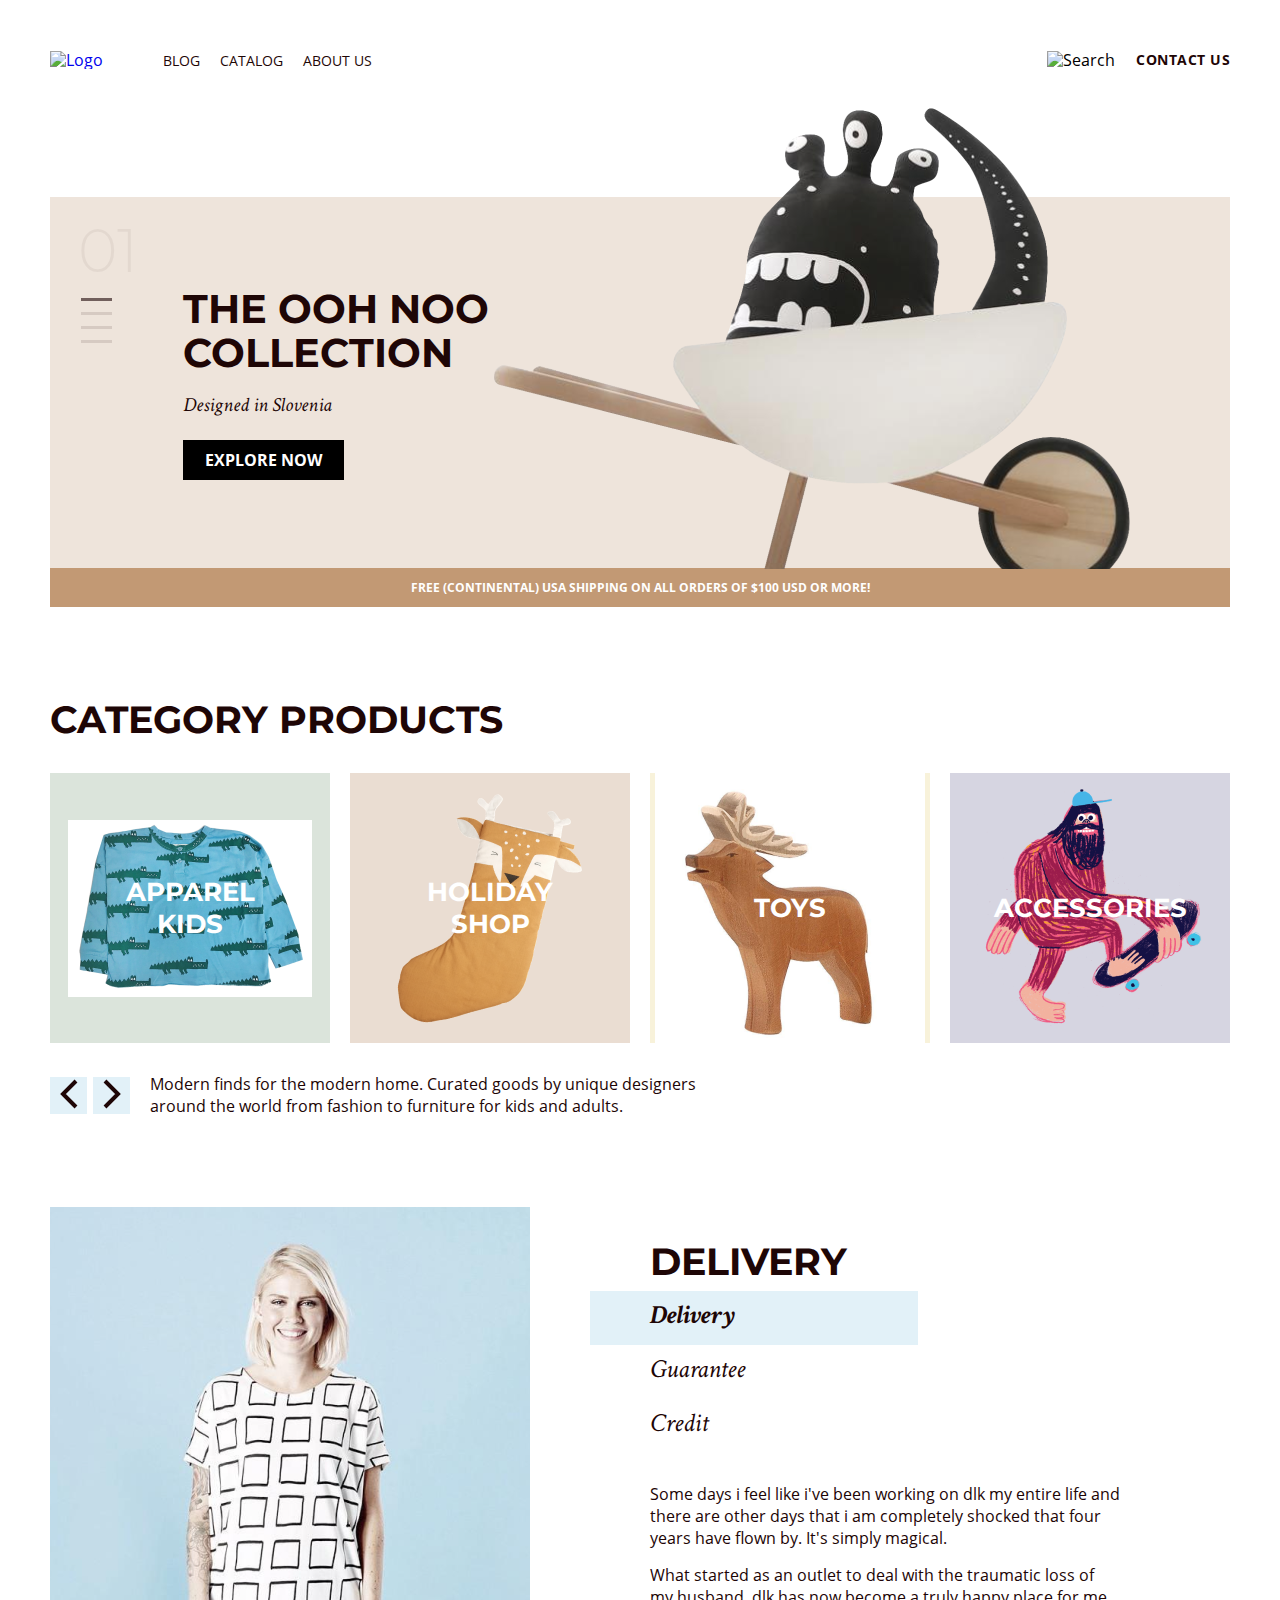
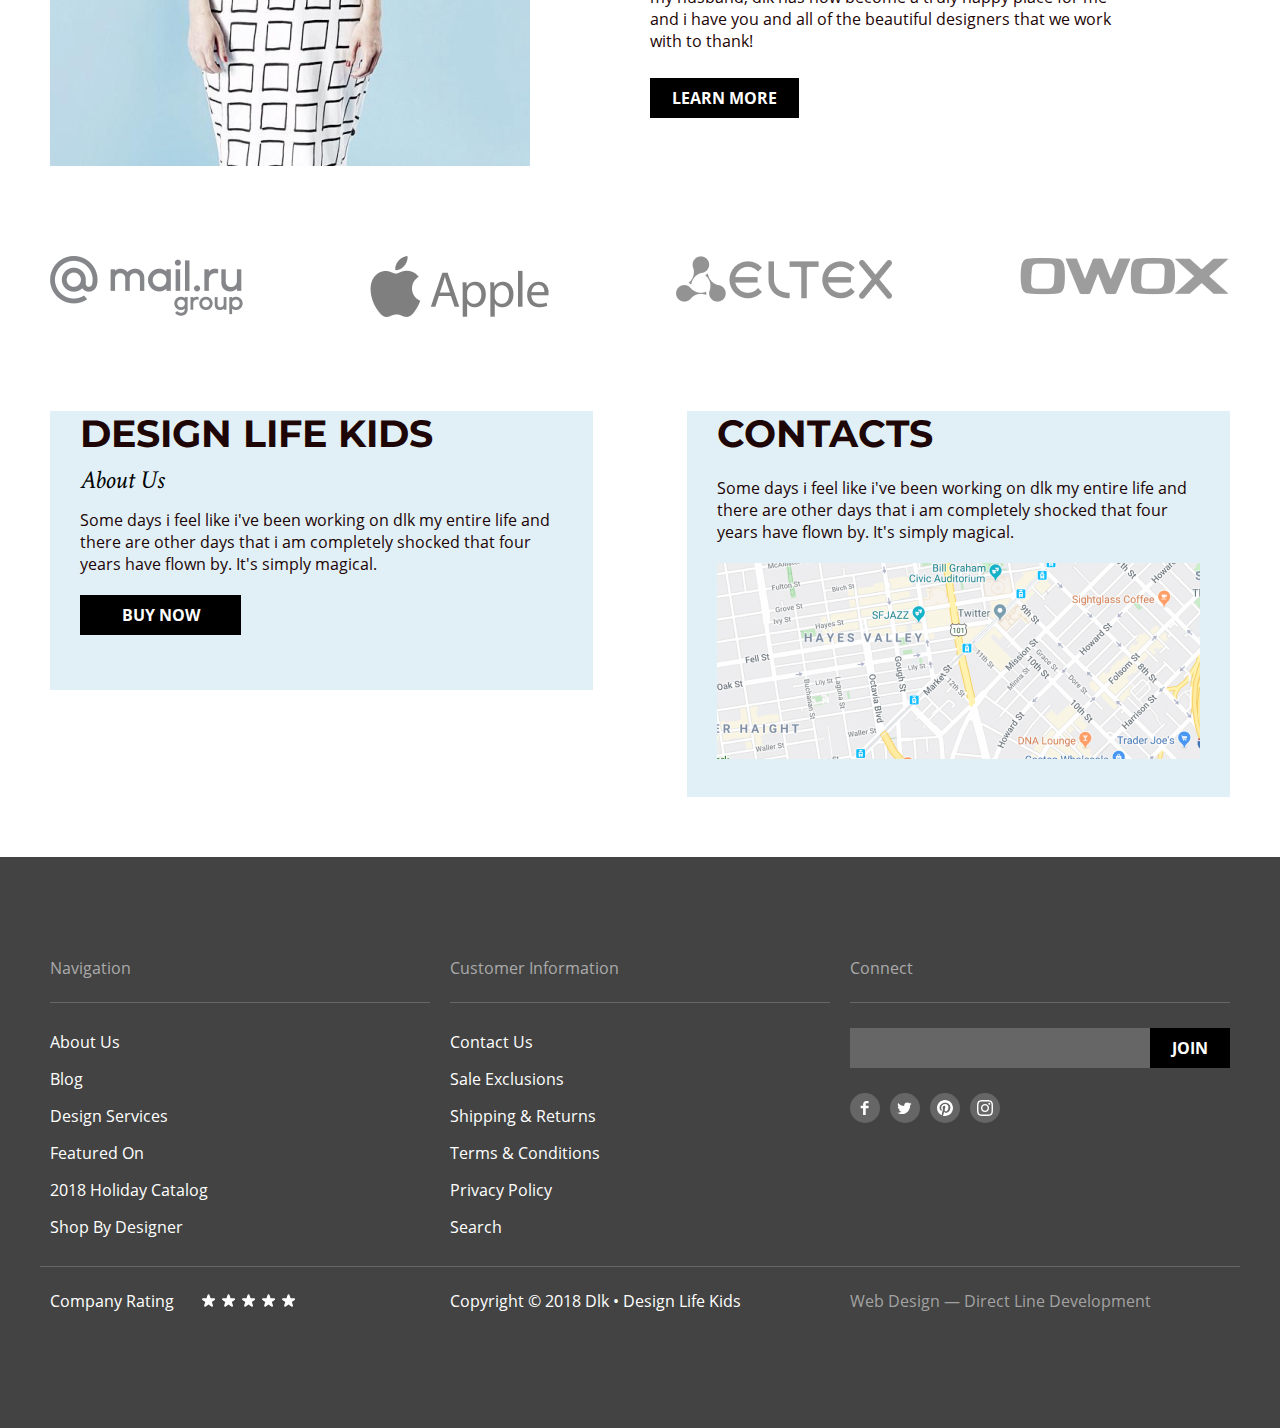
==== index.html @ d28f05d7 "feat: add some styles for modal window" ====
<!DOCTYPE html>
<html lang="en">
<head>
	<meta charset="UTF-8">
	<meta name="viewport" content="width=device-width, initial-scale=1.0">
	<link rel="stylesheet" href="/normalize.css">
	<link rel="stylesheet" href="/common.css">
	<link rel="stylesheet" href="./style.css">
	<title>DLK</title>
</head>
<body>
	<header class="header">
		<div class="container">
			<div class="header-content">
				<a class="logo" href="/index.html">
					<img class="logo__img" src="/img/logo.png" alt="Logo">
				</a>
				<nav class="header-nav">
					<ul class="header-nav-list">
						<li class="header-nav__item"><a class="header-nav__link" href="/pages/blog/index.html">Blog</a></li>
						<li class="header-nav__item"><a class="header-nav__link" href="/pages/category/index.html">Catalog</a></li>
						<li class="header-nav__item"><a class="header-nav__link" href="#">About Us</a></li>
					</ul>
				</nav>
				<ul class="info-bar">
					<li class="info-bar__item">
						<button class="button-search"><img class="info-bar__search" src="/img/icon-search.svg" alt="Search"></button>
					</li>
					<li class="info-bar__item"><a class="info-bar__link" href="/pages/contact-us/index.html">Contact Us</a></li>
				</ul>
			</div>
		</div>
	</header>
	<main>
		<section class="slider">
			<div class="container">
				<div class="slider-content">
					<div class="slider-body">
						<div class="slider-control">
							<h2 class="slider__number">01</h2>
							<ul class="slider-toggle">
								<li class="slider-toggle__item"><button class="slider-toggle__button active"></button></li>
								<li class="slider-toggle__item"><button class="slider-toggle__button"></button></li>
								<li class="slider-toggle__item"><button class="slider-toggle__button"></button></li>
								<li class="slider-toggle__item"><button class="slider-toggle__button"></button></li>
							</ul>
						</div>
						<div class="slider-info">
							<h1 class="title-one">The Ooh Noo Collection</h1>
							<p class="slider__text">Designed in Slovenia</p>
							<button class="button">Explore Now</button>
						</div>
						<img class="slider__img" src="/img/slider.png" alt="Toy">
					</div>
					<p class="slider__add">Free (continental) USA shipping on all orders of $100 USD or more!</p>
				</div>
			</div>
		</section>
		<section class="category">
			<div class="container">
				<div class="category-content">
					<h2 class="title-two title--category">Category Products</h2>
					<ul class="category-list">
						<li class="category-list__item">
							<a class="category-list__link" href="#">
								<img class="category-list__img" src="/img/category-1.png" alt="Apparel Kids">
								<h3 class="category-list__title">Apparel Kids</h3>
							</a>
						</li>
						<li class="category-list__item">
							<a class="category-list__link" href="#">
								<img class="category-list__img" src="/img/category-2.png" alt="Holiday Shop">
								<h3 class="category-list__title">Holiday Shop</h3>
							</a>
						</li>
						<li class="category-list__item">
							<a class="category-list__link" href="/pages/toys/index.html">
								<img class="category-list__img" src="/img/category-3.png" alt="Toys">
								<h3 class="category-list__title">Toys</h3>
							</a>
						</li>
						<li class="category-list__item">
							<a class="category-list__link" href="#">
								<img class="category-list__img" src="/img/category-4.png" alt="Accessories">
								<h3 class="category-list__title">Accessories</h3>
							</a>
						</li>
					</ul>
					<div class="category-toggle">
						<div class="category-toggle__arrows">
							<button class="category__arrow category__arrow--left"><img class="category__arrow-img" src="/img/icon-arrow.svg" alt="Toggle Left"></button>
							<button class="category__arrow category__arrow--right"><img class="category__arrow-img" src="/img/icon-arrow.svg" alt="Toggle Right"></button>
						</div>
						<p class="text text--category">Modern finds for the modern home. Curated goods by unique designers <br> around the world from fashion to furniture for kids and adults.</p>
					</div>
				</div>
			</div>
		</section>
		<section class="delivery">
			<div class="container">
				<div class="delivery-content">
					<img class="delivery__img" src="/img/delivery.png" alt="Girl">
					<div class="delivery-info">
						<h2 class="title-two title--delivery">Delivery</h2>
						<ul class="delivery-list">
							<li class="delivery-list__item">
								<button class="delivery-list__button active">Delivery</button>
							</li>
							<li class="delivery-list__item">
								<button class="delivery-list__button">Guarantee</button>
							</li>
							<li class="delivery-list__item">
								<button class="delivery-list__button">Credit</button>
							</li>
						</ul>
						<p class="text text--delivery">Some days i feel like i've been working on dlk my entire life and there are other days that i am completely shocked that four years have flown by. It's simply magical.</p>
						<p class="text text--delivery">What started as an outlet to deal  with the traumatic loss of my husband, dlk has now become a truly happy place for me and i have you and all of the beautiful designers that we work with to thank!</p>
						<button class="button button--delivery">Learn More</button>
					</div>
				</div>
			</div>
		</section>
		<section class="partners">
			<div class="container">
				<div class="partners-container">
					<h2 class="title-two hidden">Partners</h2>
					<ul class="partners-list">
						<li class="partners-list__item">
							<a class="partners-list__link" href="#">
								<img class="partners-list__img" src="/img/partner-1.png" alt="Mail.ru Group">
							</a>
						</li>
						<li class="partners-list__item">
							<a class="partners-list__link" href="#">
								<img class="partners-list__img" src="/img/partner-2.png" alt="Apple">
							</a>
						</li>
						<li class="partners-list__item">
							<a class="partners-list__link" href="#">
								<img class="partners-list__img" src="/img/partner-3.png" alt="Eltex">
							</a>
						</li>
						<li class="partners-list__item">
							<a class="partners-list__link" href="#">
								<img class="partners-list__img" src="/img/partner-4.png" alt="Owox">
							</a>
						</li>
					</ul>
				</div>
			</div>
		</section>
	</main>
	<div class="more">
		<div class="container">
			<div class="more-content">
				<section class="widget">
					<h2 class="title-two title--widget">Design Life Kids</h2>
					<h3 class="widget__subtitle">About Us</h3>
					<p class="text text--widget">Some days i feel like i've been working on dlk my entire life and there are other days that i am completely shocked that four years have flown by. It's simply magical.</p>
					<a class="button button--widget" href="#">Buy Now</a>
				</section>
				<section class="map">
					<h2 class="title-two title--map">Contacts</h2>
					<p class="text text--map">Some days i feel like i've been working on dlk my entire life and there are other days that i am completely shocked that four years have flown by. It's simply magical.</p>
					<div class="map-item">
						<img class="map-item__img" src="/img/map.jpg" alt="Map">
					</div>
				</section>
			</div>
		</div>
	</div>
	<footer class="footer">
		<div class="container">
			<div class="footer-content">
				<div class="footer-box">
					<section class="footer-nav footer__flex">
						<h2 class="title-small">Navigation</h2>
						<ul class="footer-nav-list">
							<li class="footer-nav__item"><a class="text text--white" href="#">About Us</a></li>
							<li class="footer-nav__item"><a class="text text--white" href="/pages/blog/index.html">Blog</a></li>
							<li class="footer-nav__item"><a class="text text--white" href="#">Design Services</a></li>
							<li class="footer-nav__item"><a class="text text--white" href="#">Featured On</a></li>
							<li class="footer-nav__item"><a class="text text--white" href="#">2018 Holiday Catalog</a></li>
							<li class="footer-nav__item"><a class="text text--white" href="#">Shop By Designer</a></li>
						</ul>
					</section>
					<section class="footer-info footer__flex">
						<h2 class="title-small">Customer Information</h2>
						<ul class="footer-nav-list">
							<li class="footer-nav__item"><a class="text text--white" href="/pages/contact-us/index.html">Contact Us</a></li>
							<li class="footer-nav__item"><a class="text text--white" href="#">Sale Exclusions</a></li>
							<li class="footer-nav__item"><a class="text text--white" href="#">Shipping & Returns</a></li>
							<li class="footer-nav__item"><a class="text text--white" href="#">Terms & Conditions</a></li>
							<li class="footer-nav__item"><a class="text text--white" href="#">Privacy Policy</a></li>
							<li class="footer-nav__item"><a class="text text--white" href="#">Search</a></li>
						</ul>
					</section>
					<section class="connect footer__flex">
						<h2 class="title-small">Connect</h2>
						<form class="connect-form" action="#">
							<input class="connect-form__input" type="email" name="email">
							<button class="button" type="submit">Join</button>
						</form>
						<ul class="social-list">
							<li class="social-list__item">
								<a class="social-list__link" href="#">
									<img class="social-list__img" src="/img/social-facebook.svg" alt="Facebook">
								</a>
							</li>
							<li class="social-list__item">
								<a class="social-list__link" href="#">
									<img class="social-list__img" src="/img/social-twitter.svg" alt="Twitter">
								</a>
							</li>
							<li class="social-list__item">
								<a class="social-list__link" href="#">
									<img class="social-list__img" src="/img/social-pinterest.svg" alt="Pinterest">
								</a>
							</li>
							<li class="social-list__item">
								<a class="social-list__link" href="#">
									<img class="social-list__img" src="/img/social-instagram.svg" alt="Instagram">
								</a>
							</li>
						</ul>
					</section>
				</div>
				<div class="footer-bottom">
					<div class="stars footer__flex">
						<p class="text text--white text--stars">Company Rating</p>
						<ul class="stars-list">
							<li class="stars-list__item">
								<button class="stars-list__button"><img class="stars-list__img" src="/img/icon-star.svg" alt="Star"></button>
							</li>
							<li class="stars-list__item">
								<button class="stars-list__button"><img class="stars-list__img" src="/img/icon-star.svg" alt="Star"></button>
							</li>
							<li class="stars-list__item">
								<button class="stars-list__button"><img class="stars-list__img" src="/img/icon-star.svg" alt="Star"></button>
							</li>
							<li class="stars-list__item">
								<button class="stars-list__button"><img class="stars-list__img" src="/img/icon-star.svg" alt="Star"></button>
							</li>
							<li class="stars-list__item">
								<button class="stars-list__button"><img class="stars-list__img" src="/img/icon-star.svg" alt="Star"></button>
							</li>
						</ul>
					</div>
					<div class="footer__copyright footer__flex">
						<p class="text text--white">Copyright © 2018 Dlk • Design Life Kids</p>
					</div>
					<div class="footer__design footer__flex">
						<p class="text text--gray">Web Design — Direct Line Development</p>
					</div>
				</div>
			</div>
		</div>
	</footer>
	<div class="popup-bg">
		<form class="contact-us-form contact-us-form--main" action="#">
			<label class="form__label">
				Name
				<input class="form__input" type="text" name="name">
			</label>
			<label class="form__label">
				Phone
				<input class="form__input" type="tel" name="tel">
			</label>
			<label class="form__label">
				Email
				<input class="form__input" type="email" name="email">
			</label>
			<label class="form__label">
				Message
				<textarea class="form__text" name="message" cols="30" rows="10"></textarea>
			</label>
			<label class="form__label">
				<input class="form__input" type="checkbox" name="personal-data" value="yes">
				By clicking on the button, you consent to the processing of your personal data
			</label>
			<button class="button" type="submit">Submit</button>
			<button class="close"></button>
		</form>
	</div>
</body>
</html>
---- common.css ----
body {
	font-family: "Open Sans", sans-serif; 
}

a {
	text-decoration: none;
}

html {
	box-sizing: border-box;
}

*, *::before, *::after {
	box-sizing: inherit;
}

img {
	max-width: 100%;
}

ul {
	padding: 0;
	margin: 0;
	list-style: none;
}

.container {
	max-width: 1200px;
	padding: 0 10px;
	margin: 0 auto;
}

.button {
	display: block;
	max-width: 161px;
	padding: 9px 22px;

	font-size: 16px;
	font-weight: 700;
	line-height: 22px;
	color: #fff;
	text-transform: uppercase;
	text-align: center;

	background-color: #000;
	border: none;

	cursor: pointer;
}

.hidden {
	display: none;
}

/* text and titles */

.title-one {
	margin: 0 0 20px 0;

	font-family: "Montserrat", sans-serif;
	font-size: 40px;
	line-height: 44px;
	color: #1e0606;
	text-transform: uppercase;
}

.title-two {
	font-family: "Montserrat", sans-serif;
	font-size: 38px;
	line-height: 46px;
	color: #1e0606;
	text-transform: uppercase;
}

.title-small {
	margin: 0 0 28px 0;
	padding: 0 0 23px 0;

	font-size: 16px;
	font-weight: 400;
	line-height: 22px;
	color: #aaa;

	border-bottom: 1px solid #666;	
}

.text {
	font-size: 16px;
	line-height: 22px;
	color: #1e0606;
}

.text--white {
	color: #fff;
}

.text--gray {
	color: #a2a2a2;
}

/* header */

.header {
	margin: 50px 0 0 0;
}

.header-content {
	display: flex;
	align-items: center;
}

.logo {
	margin: 0 60px 0 0;
}

.header-nav-list {
	display: flex;
}

.header-nav__item {
	margin: 0 20px 0 0;
}

.header-nav__link {
	font-size: 14px;
	line-height: 19px;
	text-transform: uppercase;
	color: #1e0606;
}

.info-bar {
	margin-left: auto;
	display: flex;
}

.info-bar__item {
	margin: 0 0 0 15px;
}

.info-bar__link {
	font-size: 14px;
	font-weight: 700;
	line-height: 19px;
	text-transform: uppercase;
	letter-spacing: 0.5px;
	color: #1e0606;
}

.button-search {
	background-color: rgba(255, 255, 255, 1);
	border: none;

	cursor: pointer;
}

.std-page {
	margin: 60px 0 50px 0;
}

/* breadcrumbs */

.breadcrumbs {
	display: flex;
}

.breadcrumbs__item {
	margin: 0 48px 0 0;
}

.breadcrumbs__link {
	font-family: "Crimson Text", serif;
	font-size: 20px;
	font-style: italic;
	line-height: 25px;
	color: #1e0606;
}

.breadcrumbs__link--gray {
	opacity: .5;
}

/* page toggle */

.page-toggle {
	margin: 50px 0 60px;
}

.page-toggle-content {
	display: flex;
	justify-content: space-between;
}

.page-toggle__list {
	display: flex;
}

.page-toggle__item {
	margin: 0 64px 0 0;
}

.page-toggle__item:last-child {
	margin: 0;
}

.page-toggle__link {
	font-family: "Montserrat", sans-serif;
	font-size: 16px;
	font-weight: 700;
	line-height: 20px;
	text-transform: uppercase;
	color: #1e0606;
}

.page-toggle__link.active {
	color: #c29974;
}

.arrow {
	background: none;
	border: none;

	cursor: pointer;
}

.arrow-img {
	opacity: .12;
}

.arrow--right .arrow-img {
	transform: rotate(180deg);
}

/* footer */

.footer {
	padding: 100px 0;

	background-color: #434343;
}

.footer-content {
	margin: 0 -10px;
}

.footer-box {
	margin-bottom: 7px;
	padding: 0 0 13px 0;

	display: flex;

	border-bottom: 1px solid #666;
}

.footer__flex {
	width: 33.33%;
	padding: 0 10px;
}

.footer-nav-list {
	margin: 0;
}

.footer-nav__item {
	margin: 0 0 15px 0;
}

.connect-form {
	margin-top: -3px;

	display: flex;
}

.connect-form__input {
	width: 100%;
	padding-left: 15px;

	font-size: 16px;
	line-height: 22px;
	color: #ebebeb;

	background-color: #666;
	border: none;
}

.social-list {
	margin: 25px 0;
	
	display: flex;
}

.social-list__item {
	width: 30px;
	height: 30px;
	margin: 0 10px 0 0;
	padding: 0;

	background-color: #666;
	border-radius: 15px;
}

.social-list__link {
	width: 100%;
	height: 100%;

	display: flex;

	line-height: 0;
}

.social-list__img {
	margin: auto;
}

.stars {
	display: flex;
	align-items: center;
}

.text--stars {
	margin-right: 28px;
}

.stars-list {
	margin: 0;

	display: flex;
}

.footer-bottom {
	display: flex;
	justify-content: space-between;
}

.stars-list__item {
	margin: 0 6px 0 0;
}

.stars-list__button {
	padding: 0;

	background: none;
	border: none;

	cursor: pointer;
}

/* popup */

.popup-bg {
	position: fixed;
	top: 0;
	right: 0;
	bottom: 0;
	left: 0;

	display: none;

	background-color: rgba(125, 151, 218, 0.8);
}

.contact-us-form {
	position: relative;

	max-width: 680px;
	margin: auto;
	padding: 42px 40px;

	display: flex;
	flex-direction: column;

	font-family: "Roboto", sans-serif;

	background-color: #e5eaf8;
}

.form__label {
	font-size: 14px;
	line-height: 16px;
	color: #1e0606;
}

.form__input {
	padding: 14px 20px;

	font-size: 18px;
	line-height: 21px;
	color: #1e0606;

	background-color: #fff;
	border: 1px solid rgba(0, 0, 0, 0.2);
}

.form__text {
	padding: 14px 20px;

	font-size: 18px;
	line-height: 21px;
	color: #1e0606;

	background-color: #fff;
	border: 1px solid rgba(0, 0, 0, 0.2);
}

.close {
	position: absolute;
	top: -3px;
	right: -21px;

	background-color: rgba(0, 0, 0, 0);
	border: none;

	cursor: pointer;
}

.close::before {
	content: "";
	position: absolute;

	height: 15px;
	width: 2px;
	transform: rotate(45deg);

	background-color: #fff;
}

.close::after {
	content: "";
	position: absolute;

	height: 15px;
	width: 2px;
	transform: rotate(-45deg);

	background-color: #fff;
}
---- style.css ----
@import "/font-name.css";

/* slider */

.slider {
	margin: 127px 0 90px 0;
}

.slider-content {
	position: relative;
}

.slider-body {
	display: flex;

	background-color: #eee4db;
}

.slider-control {
	position: absolute;
	top: 17px;
	left: 28px;
}

.slider__number {
	margin: 0;

	font-family: "Montserrat", sans-serif;
	font-weight: 300;
	font-size: 60px;
	line-height: 73px;
	color: rgba(30, 6, 6, .05);
}

.slider-toggle {
	margin-left: 3px;
	margin-top: -2px;
}

.slider-toggle__item {
	width: 31px;
	height: 3px;
	margin-bottom: 11px;
}

.slider-toggle__button {
	width: 31px;
	height: 3px;

	background-color: #d6cac2;
	border: none;

	cursor: pointer;
}

.slider-toggle__button.active {
	background-color: rgba(30, 6, 6, .6);
}

.slider-info {
	max-width: 307px;
	margin: 90px 0 88px 133px;

	align-self: center;
}

.slider__text {
	font-family: "Crimson Text", serif;
	font-size: 20px;
	font-style: italic;
	line-height: 25px;
	color: #1e0606;
}

.slider__img {
	position: absolute;
	right: 100px;
	bottom: 38px;
}

.slider__add {
	margin: 0;
	padding: 12px 0 11px 0;

	font-size: 12px;
	font-weight: 700;
	line-height: 16px;
	text-transform: uppercase;
	text-align: center;
	color: #fff;

	background-color: #c29974;
}

/* category */

.category {
	margin: 90px 0;
}

.title--category {
	margin: 30px 0;
}

.category-list {
	margin: 0 -10px;

	display: flex;
}

.category-list__item {
	position: relative;

	width: 25%;
	height: 270px;
	margin: 0 10px;
}

.category-list__item:nth-child(1) {
	background-color: #dbe4db;
}

.category-list__item:nth-child(2) {
	background-color: rgba(186, 142, 107, .3);
}

.category-list__item:nth-child(3) {
	background-color: #f8f2da;
}

.category-list__item:nth-child(4) {
	background-color: rgba(9, 3, 79, .17);
}

.category-list__link {
	width: 100%;
	height: 100%;

	display: flex;
}

.category-list__img {
	margin: auto;
}

.category-list__title {
	position: absolute;
	top: 50%;
	left: 50%;
	transform: translate(-50%, -50%);

	margin: 0;

	font-family: "Montserrat", sans-serif;
	font-size: 26px;
	line-height: 32px;
	text-transform: uppercase;
	text-align: center;
	color: #fff;
}

.category-toggle {
	margin: 30px 0;

	display: flex;
	align-items: center;
}

.category-toggle__arrows {
	margin: 0 20px 0 0;
}

.category__arrow {
	width: 37px;
	height: 37px;

	background-color:rgba(112, 187, 220, .2);
	border: none;

	cursor: pointer;
}

.category__arrow--left {
	margin-right: 2px;
}

.category__arrow--right .category__arrow-img {
	transform: rotate(180deg);
}

.text--category {
	margin: 0;
}

/* delivery */

.delivery {
	margin: 90px 0;
}

.delivery-content {
	display: flex;
}

.delivery__img {
	margin-right: 60px;
}

.delivery-info {
	max-width: 530px;
}

.title--delivery {
	margin-bottom: 6px;
	margin-left: 60px;
}

.delivery-list {
	margin: 0 0 30px 0;
}

.delivery-list__button {
	width: 328px;
	padding: 11px 0 11px 60px;

	font-family: "Crimson Text", serif;
	font-size: 26px;
	font-style: italic;
	line-height: 32px;
	text-align: left;
	color: #1e0606;

	background-color: rgba(255, 255, 255, 1);
	border: none;

	cursor: pointer;
}

.delivery-list__button.active {
	font-weight: 700;

	background-color: rgba(112, 187, 220, .2);
}

.text--delivery {
	margin: 15px 0 15px 60px;
}

.button--delivery {
	margin: 26px 0 26px 60px;
}

/* partners */

.partners {
	margin: 90px 0;
}

.partners-list {
	display: flex;
	justify-content: space-between;
}

/* more */

.more {
	margin: 90px 0 60px 0;
}

.more-content {
	display: flex;
	justify-content: space-between;
	align-items: start;
}

/* widget */

.widget {
	max-width: 543px;
	padding: 0 30px 35px 30px;

	background-color: #e1f0f7;
}

.title--widget {
	margin: 0 0 10px 0;
}

.widget__subtitle {
	margin: 0 0 10px 0;

	font-family: "Crimson Text", serif;
	font-size: 26px;
	font-weight: 400;
	font-style: italic;
	line-height: 32px;
}

.text--widget {
	margin: 10px 0;
}

.button--widget {
	margin: 20px 0;
}

/* map */

.map {
	max-width: 543px;
	padding: 0 30px 35px 30px;

	background-color: #e1f0f7;
}

.title--map {
	margin: 0 0 20px 0;
}

.text--map {
	margin: 20px 0;
}
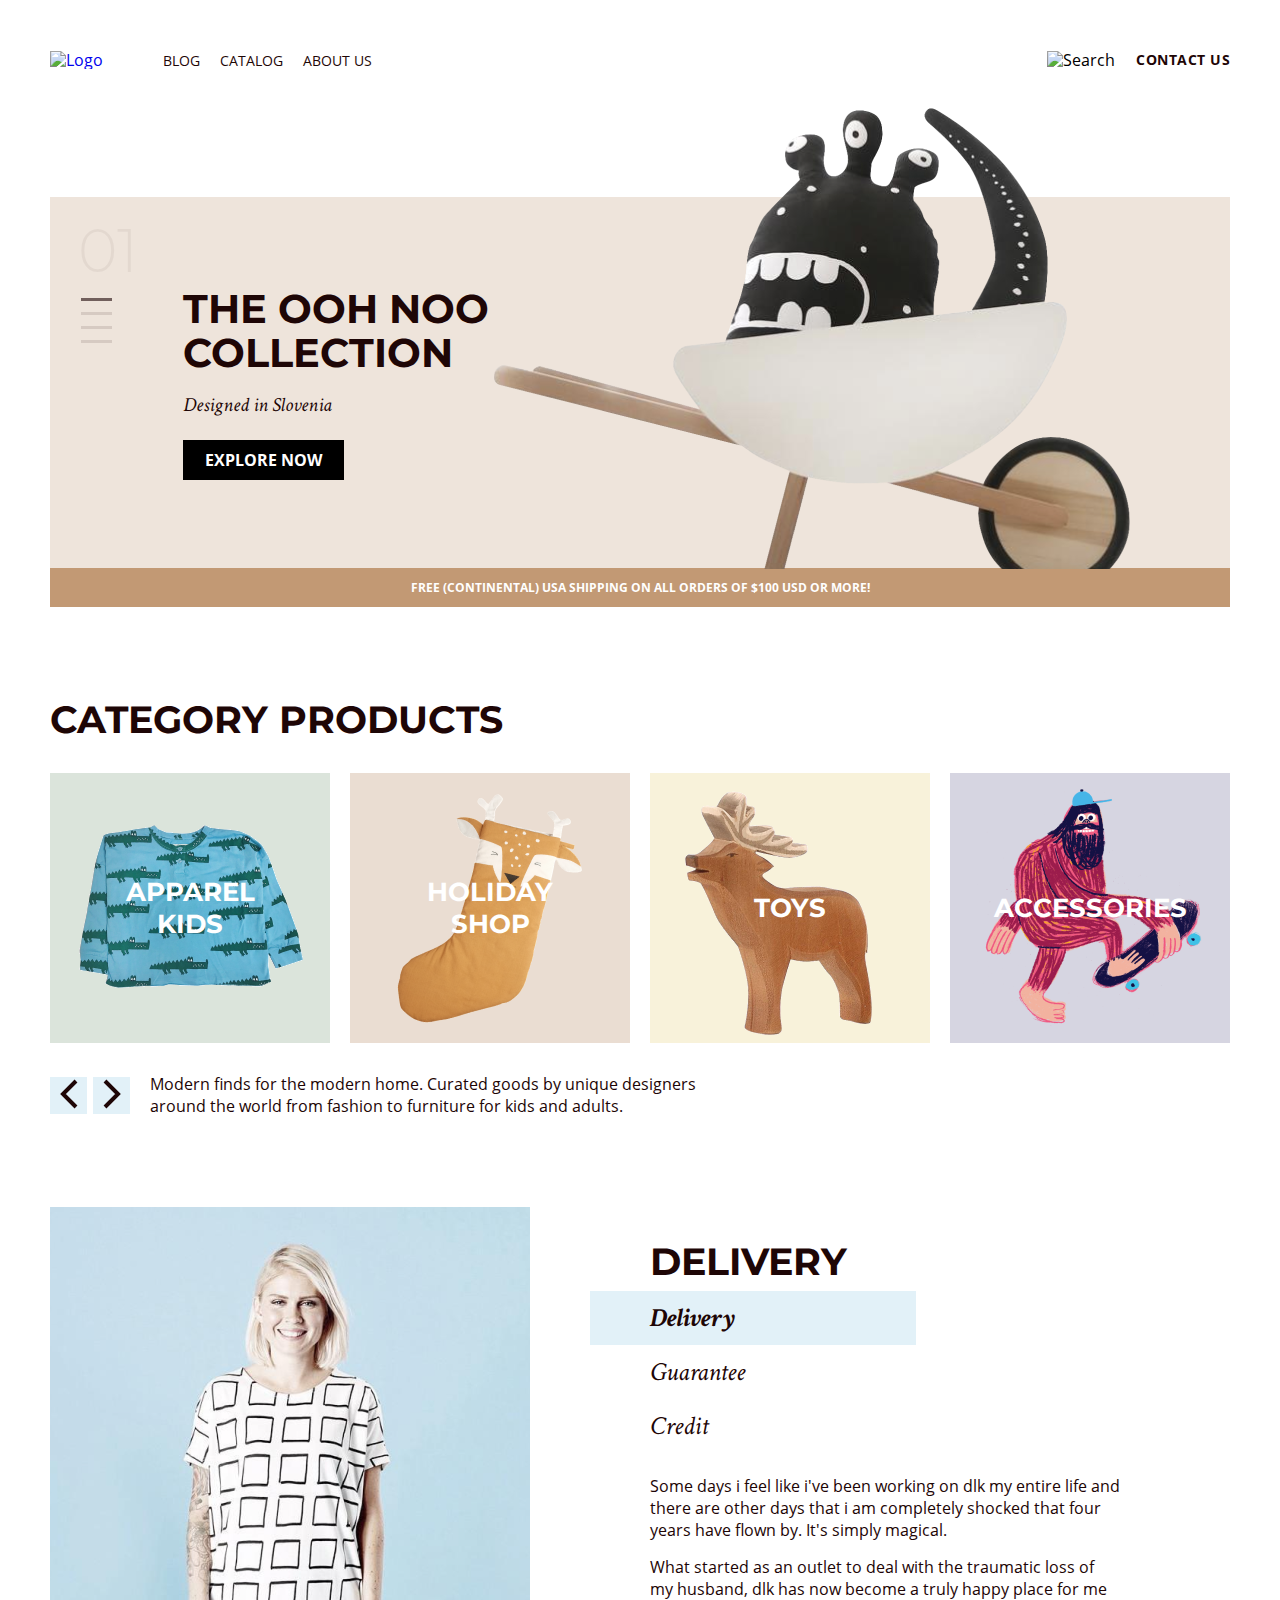
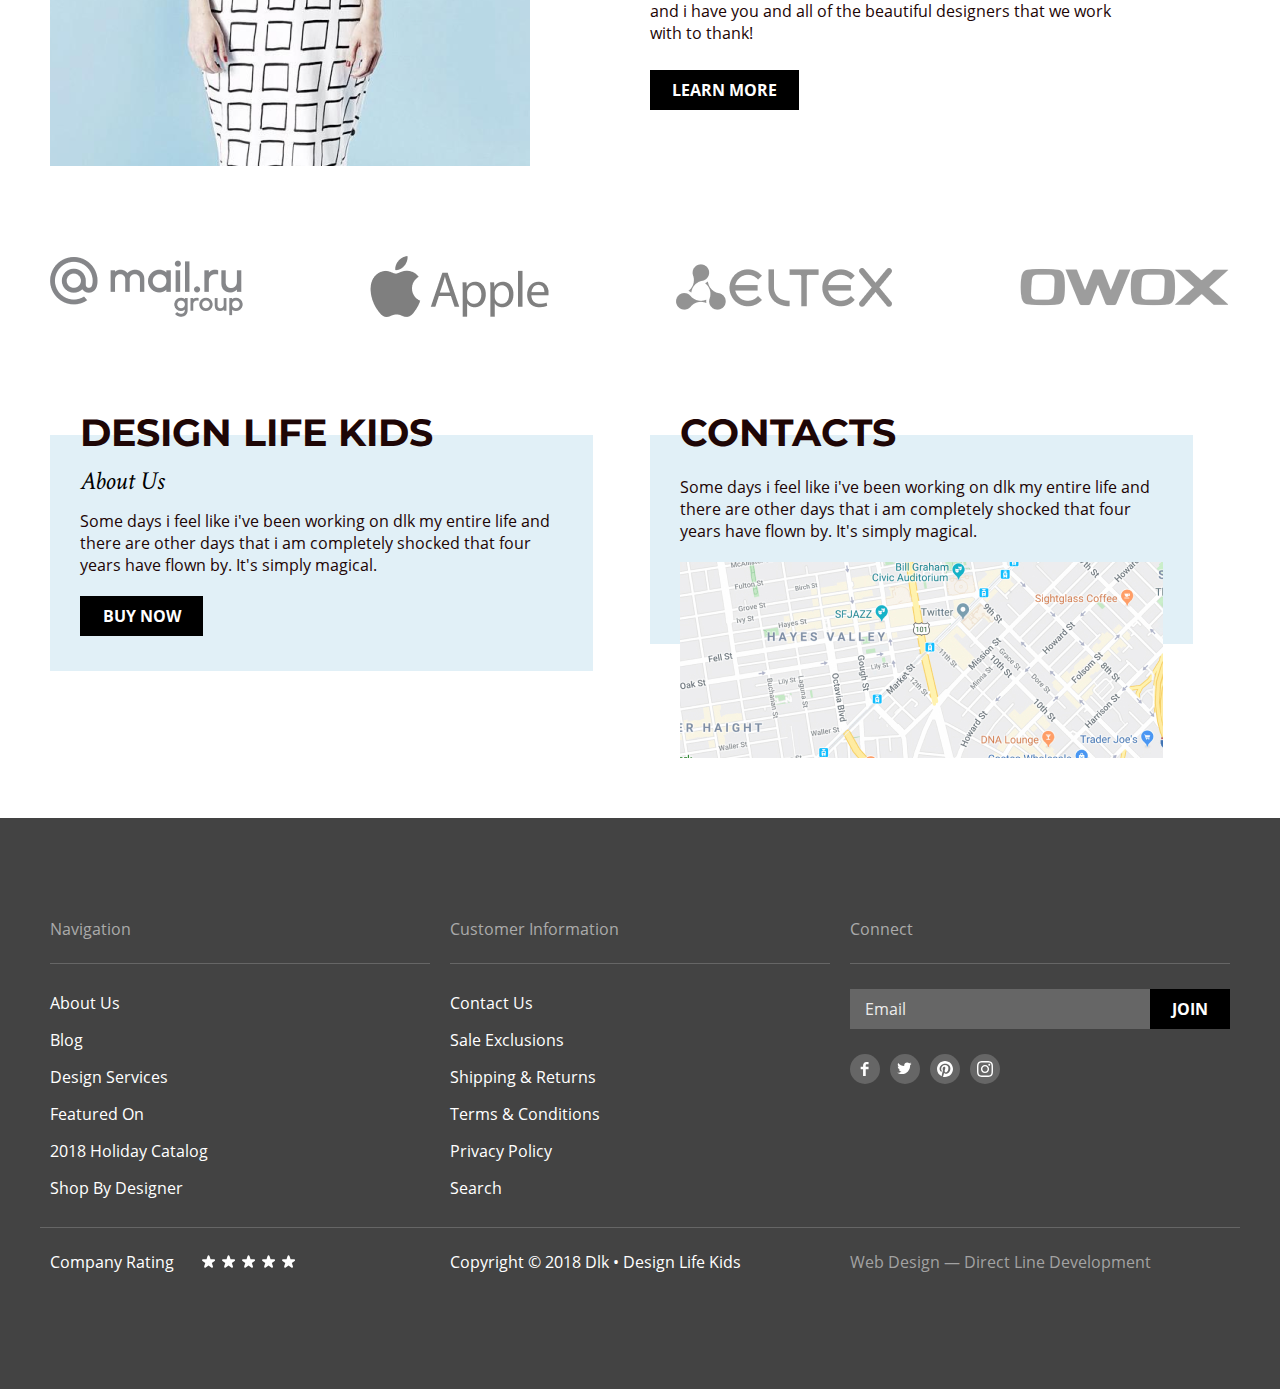
==== commit d2768ff2: "Merge pull request #6 from TheRockShade/master" ====
--- a/index.html
+++ b/index.html
@@ -198,7 +198,7 @@
 					<section class="connect footer__flex">
 						<h2 class="title-small">Connect</h2>
 						<form class="connect-form" action="#">
-							<input class="connect-form__input" type="email" name="email">
+							<input class="connect-form__input" type="email" name="email" placeholder="Email">
 							<button class="button" type="submit">Join</button>
 						</form>
 						<ul class="social-list">
@@ -250,7 +250,7 @@
 						<p class="text text--white">Copyright © 2018 Dlk • Design Life Kids</p>
 					</div>
 					<div class="footer__design footer__flex">
-						<p class="text text--gray">Web Design — Direct Line Development</p>
+						<a href="#" class="text text--gray text--design">Web Design — Direct Line Development</a>
 					</div>
 				</div>
 			</div>
@@ -258,27 +258,38 @@
 	</footer>
 	<div class="popup-bg">
 		<form class="contact-us-form contact-us-form--main" action="#">
-			<label class="form__label">
-				Name
-				<input class="form__input" type="text" name="name">
+			<div class="form-row">
+				<div class="form-cell-100">
+					<label class="form-label">
+						<span class="form-label__text">Name</span>			
+						<input class="form__input" type="text" name="name">
+					</label>
+				</div>
+			</div>
+			<div class="form-row">
+				<div class="form-cell-50">
+					<label class="form-label">
+						<span class="form-label__text">Phone</span>	
+						<input class="form__input" type="tel" name="tel">
+					</label>
+				</div>
+				<div class="form-cell-50">
+					<label class="form-label">
+						<span class="form-label__text">Email</span>	
+						<input class="form__input" type="email" name="email">
+					</label>
+				</div>
+			</div>
+			<label class="form-label">
+				<span class="form-label__text">Message</span>	
+				<textarea class="form__text" name="message"></textarea>
 			</label>
-			<label class="form__label">
-				Phone
-				<input class="form__input" type="tel" name="tel">
+			<label class="form-label form-label--checkbox">
+				<input class="form__checkbox hidden" type="checkbox" name="personal-data" value="yes">
+				<span class="form__checker"></span>
+				<span class="form-label__checkbox">By clicking on the button, you consent to the processing of your personal data</span>	
 			</label>
-			<label class="form__label">
-				Email
-				<input class="form__input" type="email" name="email">
-			</label>
-			<label class="form__label">
-				Message
-				<textarea class="form__text" name="message" cols="30" rows="10"></textarea>
-			</label>
-			<label class="form__label">
-				<input class="form__input" type="checkbox" name="personal-data" value="yes">
-				By clicking on the button, you consent to the processing of your personal data
-			</label>
-			<button class="button" type="submit">Submit</button>
+			<button class="button button--form" type="submit" disabled>Submit</button>
 			<button class="close"></button>
 		</form>
 	</div>
--- a/common.css
+++ b/common.css
@@ -48,8 +48,29 @@
 	cursor: pointer;
 }
 
+.button:hover {
+	background-color: #c29974;
+}
+
+.button:active {
+	background-color: #cfaf91;
+}
+
+.button:disabled {
+	color: #e1e1e1;
+
+	background-color: #c1c1c1;
+}
+
 .hidden {
-	display: none;
+  position: absolute !important;
+	clip: rect(1px 1px 1px 1px); /* IE6, IE7 */
+	clip: rect(1px, 1px, 1px, 1px);
+	padding:0 !important;
+	border:0 !important;
+	height: 1px !important; 
+	width: 1px !important; 
+	overflow: hidden;
 }
 
 /* text and titles */
@@ -106,6 +127,7 @@
 
 .header-content {
 	display: flex;
+	flex-wrap: wrap;
 	align-items: center;
 }
 
@@ -113,12 +135,29 @@
 	margin: 0 60px 0 0;
 }
 
+.logo:hover {
+	opacity: .5;
+}
+
+.logo:active {
+	opacity: .2;
+}
+
 .header-nav-list {
 	display: flex;
+	flex-wrap: wrap;
 }
 
 .header-nav__item {
 	margin: 0 20px 0 0;
+}
+
+.header-nav__item:hover {
+	opacity: .5;
+}
+
+.header-nav__item:active {
+	opacity: .2;
 }
 
 .header-nav__link {
@@ -130,11 +169,21 @@
 
 .info-bar {
 	margin-left: auto;
-	display: flex;
+
+	display: flex;
+	flex-wrap: wrap;
 }
 
 .info-bar__item {
 	margin: 0 0 0 15px;
+}
+
+.info-bar__item:hover {
+	opacity: .5;
+}
+
+.info-bar__item:active {
+	opacity: .2;
 }
 
 .info-bar__link {
@@ -154,7 +203,7 @@
 }
 
 .std-page {
-	margin: 60px 0 50px 0;
+	margin: 60px 0 47px 0;
 }
 
 /* breadcrumbs */
@@ -182,12 +231,13 @@
 /* page toggle */
 
 .page-toggle {
-	margin: 50px 0 60px;
+	margin: 50px 0 56px;
 }
 
 .page-toggle-content {
 	display: flex;
 	justify-content: space-between;
+	align-items: center;
 }
 
 .page-toggle__list {
@@ -200,6 +250,11 @@
 
 .page-toggle__item:last-child {
 	margin: 0;
+}
+
+.page-toggle__item:hover {
+	color: #1e0606;
+	opacity: .5;
 }
 
 .page-toggle__link {
@@ -216,14 +271,12 @@
 }
 
 .arrow {
+	padding: 0;
 	background: none;
 	border: none;
+	opacity: .12;
 
 	cursor: pointer;
-}
-
-.arrow-img {
-	opacity: .12;
 }
 
 .arrow--right .arrow-img {
@@ -264,6 +317,14 @@
 	margin: 0 0 15px 0;
 }
 
+.footer-nav__item:hover {
+	opacity: .5;
+}
+
+.footer-nav__item:active {
+	opacity: .2;
+}
+
 .connect-form {
 	margin-top: -3px;
 
@@ -280,6 +341,16 @@
 
 	background-color: #666;
 	border: none;
+}
+
+.connect-form__input::placeholder {
+	font-size: 16px;
+	line-height: 22px;
+	color: #ebebeb;
+}
+
+.connect-form__input:focus {
+	border: 1px solid #fffdfd;
 }
 
 .social-list {
@@ -298,6 +369,14 @@
 	border-radius: 15px;
 }
 
+.social-list__item:hover {
+	opacity: .5;
+}
+
+.social-list__item:active {
+	opacity: .2;
+}
+
 .social-list__link {
 	width: 100%;
 	height: 100%;
@@ -316,6 +395,10 @@
 	align-items: center;
 }
 
+.text--stars:hover {
+	color: #c29974;
+}
+
 .text--stars {
 	margin-right: 28px;
 }
@@ -342,6 +425,17 @@
 	border: none;
 
 	cursor: pointer;
+}
+
+.text--design {
+	margin: 16px 0;
+
+	display: block;
+}
+
+.text--design:hover {
+	text-decoration: underline;
+	color: #fff;
 }
 
 /* popup */
@@ -361,9 +455,9 @@
 .contact-us-form {
 	position: relative;
 
-	max-width: 680px;
+	width: 680px;
 	margin: auto;
-	padding: 42px 40px;
+	padding: 22px 40px 43px 40px;
 
 	display: flex;
 	flex-direction: column;
@@ -373,13 +467,36 @@
 	background-color: #e5eaf8;
 }
 
-.form__label {
+.form-row {
+	display: flex;
+	justify-content: space-between;
+}
+
+.form-cell-100 {
+	width: 100%;
+}
+
+.form-cell-50 {
+	width: 290px;
+}
+
+.form-label {
+	margin-top: 20px;
+
+	display: block;
 	font-size: 14px;
 	line-height: 16px;
 	color: #1e0606;
 }
 
+.form-label__text {
+	margin-bottom: 6px;
+
+	display: block;
+}
+
 .form__input {
+	width: 100%;
 	padding: 14px 20px;
 
 	font-size: 18px;
@@ -390,7 +507,18 @@
 	border: 1px solid rgba(0, 0, 0, 0.2);
 }
 
+.form__input:focus {
+	border: 1px solid rgba(0, 0, 0, 0.3);
+	outline: none;
+}
+
+.form__input:active {
+	border: 1px solid rgba(0, 0, 0, 0.2);
+}
+
 .form__text {
+	width: 100%;
+	min-height: 150px;
 	padding: 14px 20px;
 
 	font-size: 18px;
@@ -399,6 +527,53 @@
 
 	background-color: #fff;
 	border: 1px solid rgba(0, 0, 0, 0.2);
+}
+
+.form__text:focus {
+	border: 1px solid rgba(0, 0, 0, 0.3);
+	outline: none;
+}
+
+.form__text:active {
+	border: 1px solid rgba(0, 0, 0, 0.2);
+}
+
+.form-label--checkbox {
+	display: flex;
+	align-items: center;
+}
+
+.form__checker {
+	position: absolute;
+
+	width: 19px;
+	height: 19px;
+
+	border: 2px solid #c29974;
+	border-radius: 3px;
+}
+
+.button--form {
+	max-width: 106px;
+	margin-top: 20px;
+
+	font-family: "Open Sans", sans-serif; 
+}
+
+.form__checkbox:checked ~ .form__checker::before {
+	position: absolute;
+	top: 1px;
+	right: 1px;
+	bottom: 1px;
+	left: 1px;
+	
+	background-color: #c29974;
+
+	content: "";
+}
+
+.form-label__checkbox {
+	padding-left: 34px;
 }
 
 .close {
@@ -432,4 +607,12 @@
 	transform: rotate(-45deg);
 
 	background-color: #fff;
+}
+
+.close:hover {
+	opacity: .5;
+}
+
+.close:active {
+	opacity: .3;
 }--- a/style.css
+++ b/style.css
@@ -51,6 +51,10 @@
 	border: none;
 
 	cursor: pointer;
+}
+
+.slider-toggle__button:hover {
+	background-color: rgba(30, 6, 6, .6);
 }
 
 .slider-toggle__button.active {
@@ -106,12 +110,14 @@
 	margin: 0 -10px;
 
 	display: flex;
+	flex-wrap: wrap;
+	justify-content: space-between;
 }
 
 .category-list__item {
 	position: relative;
 
-	width: 25%;
+	width: 280px;
 	height: 270px;
 	margin: 0 10px;
 }
@@ -159,6 +165,10 @@
 	color: #fff;
 }
 
+.category-list__item:hover .category-list__title {
+	text-decoration: underline;
+}
+
 .category-toggle {
 	margin: 30px 0;
 
@@ -200,6 +210,7 @@
 
 .delivery-content {
 	display: flex;
+	flex-wrap: wrap;
 }
 
 .delivery__img {
@@ -216,12 +227,12 @@
 }
 
 .delivery-list {
-	margin: 0 0 30px 0;
+	margin: 0 0 22px 0;
 }
 
 .delivery-list__button {
-	width: 328px;
-	padding: 11px 0 11px 60px;
+	width: 326px;
+	padding: 14px 0 8px 60px;
 
 	font-family: "Crimson Text", serif;
 	font-size: 26px;
@@ -236,6 +247,12 @@
 	cursor: pointer;
 }
 
+.delivery-list__button:hover {
+	font-weight: 700;
+
+	background-color: rgba(112, 187, 220, .2);
+}
+
 .delivery-list__button.active {
 	font-weight: 700;
 
@@ -258,18 +275,20 @@
 
 .partners-list {
 	display: flex;
+	flex-wrap: wrap;
 	justify-content: space-between;
+	align-items: center;
 }
 
 /* more */
 
 .more {
-	margin: 90px 0 60px 0;
+	margin: 90px 0 147px 0;
 }
 
 .more-content {
 	display: flex;
-	justify-content: space-between;
+	flex-wrap: wrap;
 	align-items: start;
 }
 
@@ -277,13 +296,15 @@
 
 .widget {
 	max-width: 543px;
-	padding: 0 30px 35px 30px;
+	margin-top: 24px;
+	margin-right: 57px;
+	padding: 0 30px 15px 30px;
 
 	background-color: #e1f0f7;
 }
 
 .title--widget {
-	margin: 0 0 10px 0;
+	margin: -25px 0 12px 0;
 }
 
 .widget__subtitle {
@@ -301,22 +322,30 @@
 }
 
 .button--widget {
+	max-width: 123px;
 	margin: 20px 0;
 }
 
 /* map */
 
 .map {
+	position: relative;
+
 	max-width: 543px;
-	padding: 0 30px 35px 30px;
+	margin-top: 24px;
+	padding: 0 30px 82px 30px;
 
 	background-color: #e1f0f7;
 }
 
 .title--map {
-	margin: 0 0 20px 0;
+	margin: -25px 0 20px 0;
 }
 
 .text--map {
 	margin: 20px 0;
+}
+
+.map-item {
+	position: absolute;
 }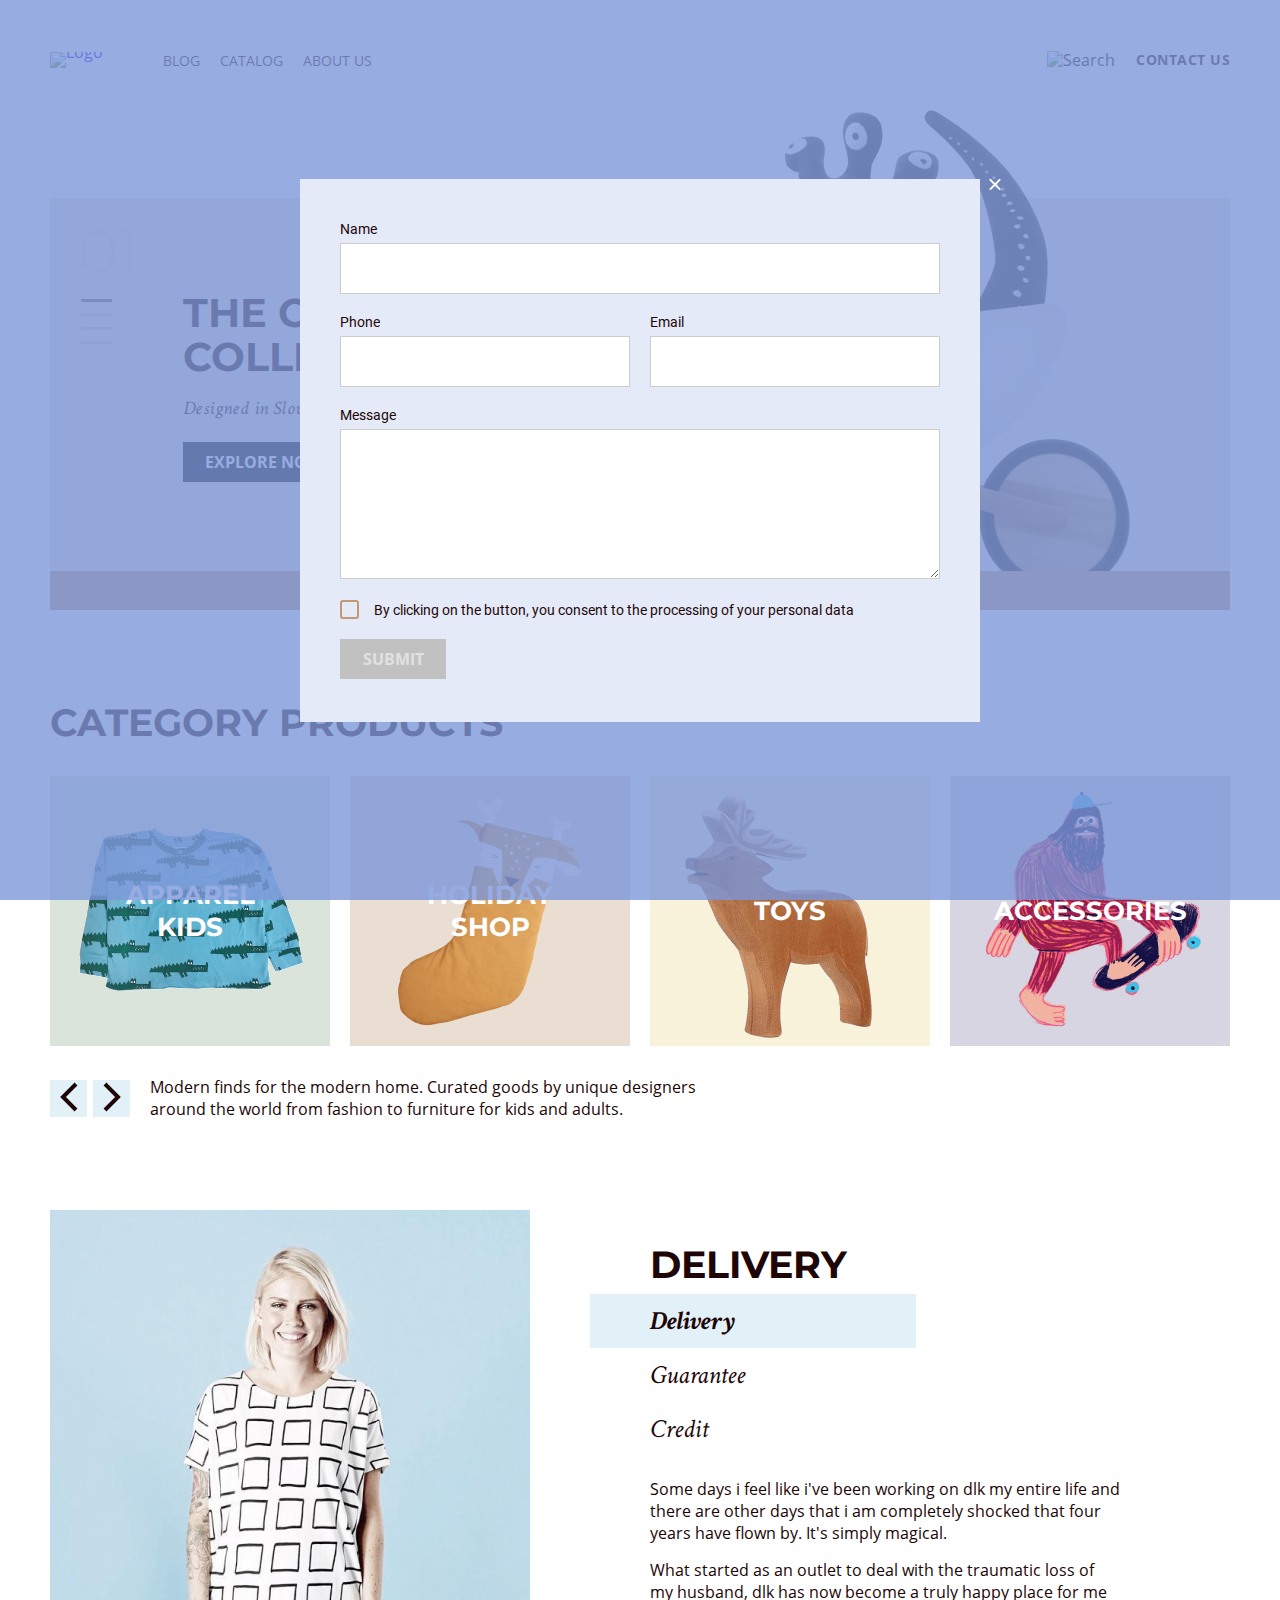
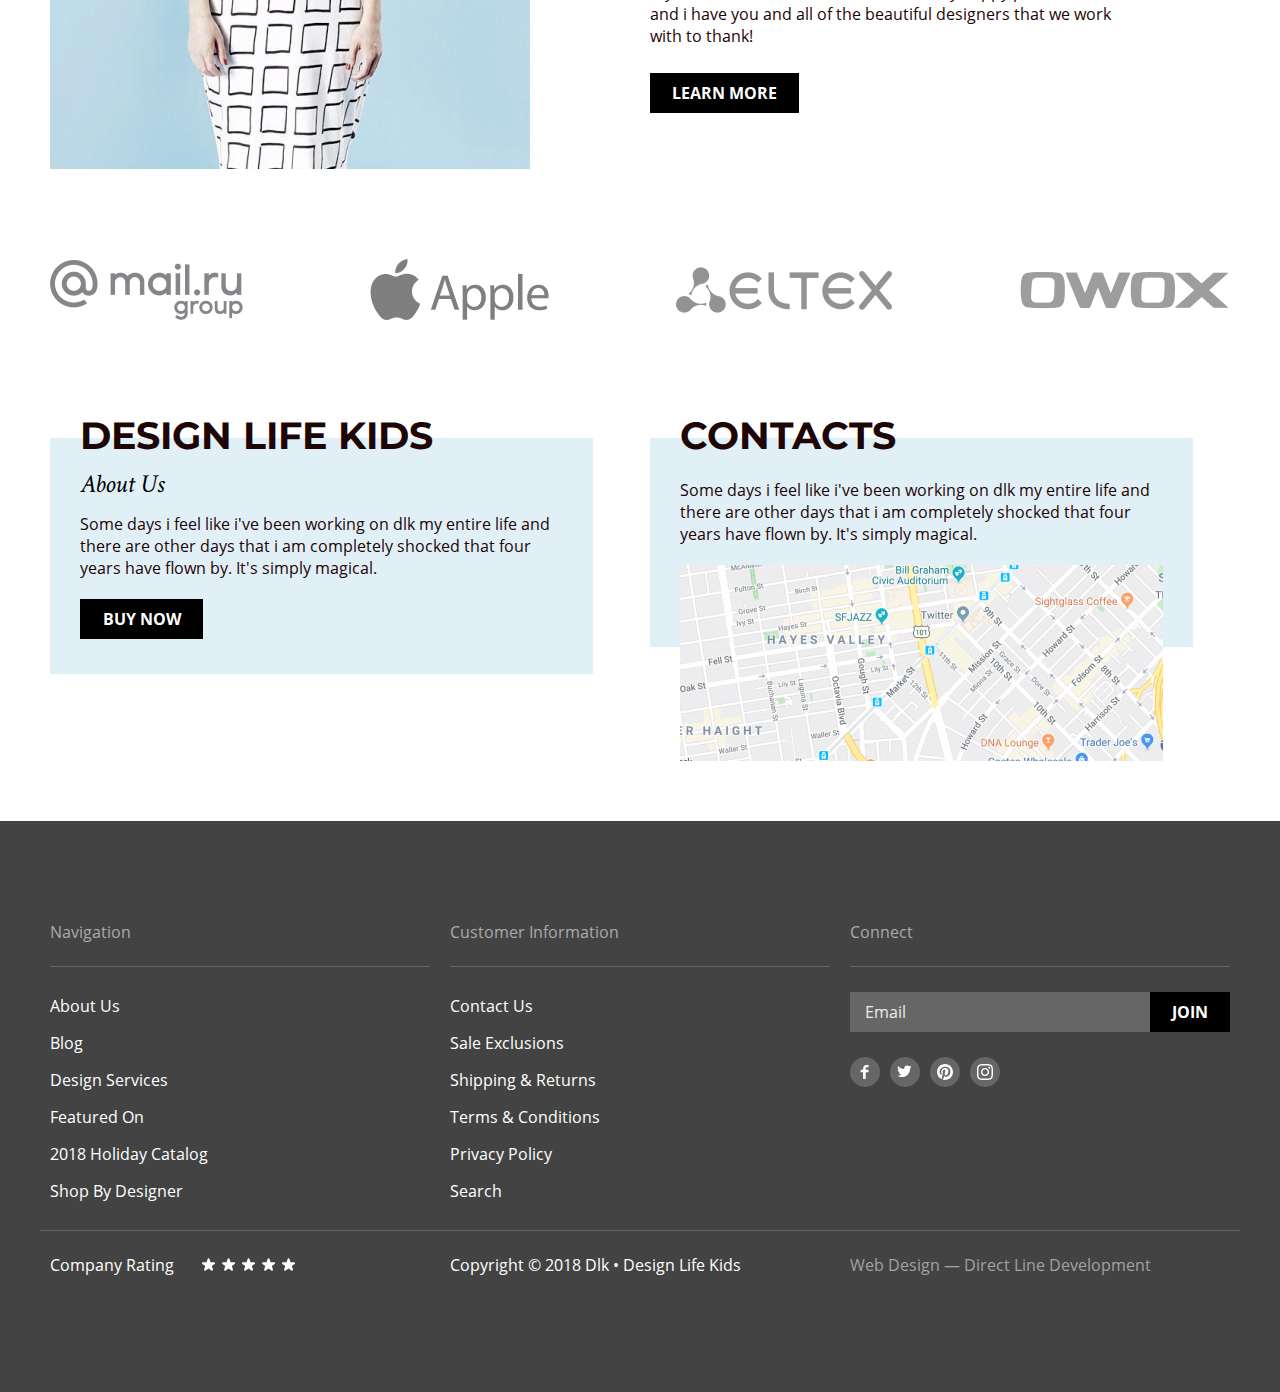
==== commit e3dd7194: "feat: add some styles from UI Kit" ====
--- a/index.html
+++ b/index.html
@@ -230,19 +230,39 @@
 						<p class="text text--white text--stars">Company Rating</p>
 						<ul class="stars-list">
 							<li class="stars-list__item">
-								<button class="stars-list__button"><img class="stars-list__img" src="/img/icon-star.svg" alt="Star"></button>
-							</li>
-							<li class="stars-list__item">
-								<button class="stars-list__button"><img class="stars-list__img" src="/img/icon-star.svg" alt="Star"></button>
-							</li>
-							<li class="stars-list__item">
-								<button class="stars-list__button"><img class="stars-list__img" src="/img/icon-star.svg" alt="Star"></button>
-							</li>
-							<li class="stars-list__item">
-								<button class="stars-list__button"><img class="stars-list__img" src="/img/icon-star.svg" alt="Star"></button>
-							</li>
-							<li class="stars-list__item">
-								<button class="stars-list__button"><img class="stars-list__img" src="/img/icon-star.svg" alt="Star"></button>
+								<button class="stars-list__button">
+									<svg class="stars-list__img" width="14" height="13" viewBox="0 0 14 13" fill="none" xmlns="http://www.w3.org/2000/svg">
+									<path d="M5.60845 0.927052C5.9078 0.0057416 7.21121 0.00574088 7.51056 0.927052L8.58013 4.21885H12.0413C13.0101 4.21885 13.4128 5.45846 12.6291 6.02786L9.82895 8.06231L10.8985 11.3541C11.1979 12.2754 10.1434 13.0415 9.35968 12.4721L6.55951 10.4377L3.75934 12.4721C2.97563 13.0415 1.92115 12.2754 2.2205 11.3541L3.29007 8.06231L0.4899 6.02787C-0.293814 5.45846 0.108961 4.21885 1.07768 4.21885H4.53888L5.60845 0.927052Z" fill="white"/>
+									</svg>
+								</button>
+							</li>
+							<li class="stars-list__item">
+								<button class="stars-list__button">
+									<svg class="stars-list__img" width="14" height="13" viewBox="0 0 14 13" fill="none" xmlns="http://www.w3.org/2000/svg">
+									<path d="M5.60845 0.927052C5.9078 0.0057416 7.21121 0.00574088 7.51056 0.927052L8.58013 4.21885H12.0413C13.0101 4.21885 13.4128 5.45846 12.6291 6.02786L9.82895 8.06231L10.8985 11.3541C11.1979 12.2754 10.1434 13.0415 9.35968 12.4721L6.55951 10.4377L3.75934 12.4721C2.97563 13.0415 1.92115 12.2754 2.2205 11.3541L3.29007 8.06231L0.4899 6.02787C-0.293814 5.45846 0.108961 4.21885 1.07768 4.21885H4.53888L5.60845 0.927052Z" fill="white"/>
+									</svg>
+								</button>
+							</li>
+							<li class="stars-list__item">
+								<button class="stars-list__button">
+									<svg class="stars-list__img" width="14" height="13" viewBox="0 0 14 13" fill="none" xmlns="http://www.w3.org/2000/svg">
+									<path d="M5.60845 0.927052C5.9078 0.0057416 7.21121 0.00574088 7.51056 0.927052L8.58013 4.21885H12.0413C13.0101 4.21885 13.4128 5.45846 12.6291 6.02786L9.82895 8.06231L10.8985 11.3541C11.1979 12.2754 10.1434 13.0415 9.35968 12.4721L6.55951 10.4377L3.75934 12.4721C2.97563 13.0415 1.92115 12.2754 2.2205 11.3541L3.29007 8.06231L0.4899 6.02787C-0.293814 5.45846 0.108961 4.21885 1.07768 4.21885H4.53888L5.60845 0.927052Z" fill="white"/>
+									</svg>
+								</button>
+							</li>
+							<li class="stars-list__item">
+								<button class="stars-list__button">
+									<svg class="stars-list__img" width="14" height="13" viewBox="0 0 14 13" fill="none" xmlns="http://www.w3.org/2000/svg">
+									<path d="M5.60845 0.927052C5.9078 0.0057416 7.21121 0.00574088 7.51056 0.927052L8.58013 4.21885H12.0413C13.0101 4.21885 13.4128 5.45846 12.6291 6.02786L9.82895 8.06231L10.8985 11.3541C11.1979 12.2754 10.1434 13.0415 9.35968 12.4721L6.55951 10.4377L3.75934 12.4721C2.97563 13.0415 1.92115 12.2754 2.2205 11.3541L3.29007 8.06231L0.4899 6.02787C-0.293814 5.45846 0.108961 4.21885 1.07768 4.21885H4.53888L5.60845 0.927052Z" fill="white"/>
+									</svg>
+								</button>
+							</li>
+							<li class="stars-list__item">
+								<button class="stars-list__button">
+									<svg class="stars-list__img" width="14" height="13" viewBox="0 0 14 13" fill="none" xmlns="http://www.w3.org/2000/svg">
+									<path d="M5.60845 0.927052C5.9078 0.0057416 7.21121 0.00574088 7.51056 0.927052L8.58013 4.21885H12.0413C13.0101 4.21885 13.4128 5.45846 12.6291 6.02786L9.82895 8.06231L10.8985 11.3541C11.1979 12.2754 10.1434 13.0415 9.35968 12.4721L6.55951 10.4377L3.75934 12.4721C2.97563 13.0415 1.92115 12.2754 2.2205 11.3541L3.29007 8.06231L0.4899 6.02787C-0.293814 5.45846 0.108961 4.21885 1.07768 4.21885H4.53888L5.60845 0.927052Z" fill="white"/>
+									</svg>
+								</button>
 							</li>
 						</ul>
 					</div>
--- a/common.css
+++ b/common.css
@@ -48,7 +48,8 @@
 	cursor: pointer;
 }
 
-.button:hover {
+.button:hover,
+.button:focus {
 	background-color: #c29974;
 }
 
@@ -76,7 +77,7 @@
 /* text and titles */
 
 .title-one {
-	margin: 0 0 20px 0;
+	margin: 4px 0 19px 0;
 
 	font-family: "Montserrat", sans-serif;
 	font-size: 40px;
@@ -133,6 +134,8 @@
 
 .logo {
 	margin: 0 60px 0 0;
+
+	line-height: 0;
 }
 
 .logo:hover {
@@ -203,7 +206,7 @@
 }
 
 .std-page {
-	margin: 60px 0 47px 0;
+	margin: 63px 0 48px 0;
 }
 
 /* breadcrumbs */
@@ -213,6 +216,8 @@
 }
 
 .breadcrumbs__item {
+	position: relative;
+
 	margin: 0 48px 0 0;
 }
 
@@ -224,6 +229,23 @@
 	color: #1e0606;
 }
 
+.breadcrumbs__item::after {
+	position: absolute;
+	top: 4px;
+	right: -30px;
+
+	height: 12px;
+	width: 8px;
+
+	background: url(/img/icon-arrow-small.svg) no-repeat;
+
+	content: "";
+}
+
+.breadcrumbs__item:last-child::after {
+	background: none;
+}
+
 .breadcrumbs__link--gray {
 	opacity: .5;
 }
@@ -246,15 +268,6 @@
 
 .page-toggle__item {
 	margin: 0 64px 0 0;
-}
-
-.page-toggle__item:last-child {
-	margin: 0;
-}
-
-.page-toggle__item:hover {
-	color: #1e0606;
-	opacity: .5;
 }
 
 .page-toggle__link {
@@ -270,17 +283,45 @@
 	color: #c29974;
 }
 
+.page-toggle__item:last-child {
+	margin: 0;
+}
+
+.page-toggle__item:hover {
+	opacity: .5;
+}
+
+.page-toggle__item:active {
+	opacity: .3;
+}
+
 .arrow {
 	padding: 0;
 	background: none;
 	border: none;
-	opacity: .12;
 
 	cursor: pointer;
+	outline: none;
 }
 
 .arrow--right .arrow-img {
 	transform: rotate(180deg);
+}
+
+.arrow-img path {
+	opacity: .12;
+}
+
+.arrow:hover .arrow-img path,
+.arrow:focus .arrow-img path {
+	stroke: #c29974;
+
+	opacity: 1;
+}
+.arrow:active .arrow-img path {
+	stroke: #c29974;
+
+	opacity: .5;
 }
 
 /* footer */
@@ -395,10 +436,6 @@
 	align-items: center;
 }
 
-.text--stars:hover {
-	color: #c29974;
-}
-
 .text--stars {
 	margin-right: 28px;
 }
@@ -425,6 +462,19 @@
 	border: none;
 
 	cursor: pointer;
+	outline: none;
+}
+
+.stars-list__button:hover .stars-list__img path {
+	fill: #836e5b;
+}
+
+.stars-list__button:focus .stars-list__img path {
+	fill: #836e5b;
+}
+
+.stars-list__button:active .stars-list__img path {
+	fill: #c29974;
 }
 
 .text--design {
@@ -447,7 +497,7 @@
 	bottom: 0;
 	left: 0;
 
-	display: none;
+	display: flex;
 
 	background-color: rgba(125, 151, 218, 0.8);
 }
@@ -555,19 +605,38 @@
 
 .button--form {
 	max-width: 106px;
-	margin-top: 20px;
+	margin-top: 21px;
 
 	font-family: "Open Sans", sans-serif; 
+}
+
+.form__checkbox:disabled ~ .form__checker,
+.form__checkbox:disabled ~ .form-label__checkbox{
+	opacity: 0.5;
 }
 
 .form__checkbox:checked ~ .form__checker::before {
 	position: absolute;
-	top: 1px;
-	right: 1px;
-	bottom: 1px;
+	top: 0;
+	right: 0;
+	bottom: 0;
+	left: 0;
+
+	background-color: #fff;
+
+	content: "";
+}
+
+.form__checkbox:checked ~ .form__checker::after {
+	position: absolute;
+
+	width: 15px;
+	height: 15px;
+
+	top: -2px;
 	left: 1px;
-	
-	background-color: #c29974;
+
+	background-image: url(/img/icon-check.svg);
 
 	content: "";
 }
@@ -576,10 +645,18 @@
 	padding-left: 34px;
 }
 
+.form__checkbox:focus ~ .form-label__checkbox,
+.form-label__checkbox:hover {
+	text-decoration: underline;
+}
+
 .close {
 	position: absolute;
-	top: -3px;
+	top: -2px;
 	right: -21px;
+
+	width: 15px;
+	height: 15px;
 
 	background-color: rgba(0, 0, 0, 0);
 	border: none;
@@ -588,25 +665,31 @@
 }
 
 .close::before {
-	content: "";
 	position: absolute;
+	top: 0;
 
 	height: 15px;
 	width: 2px;
 	transform: rotate(45deg);
 
 	background-color: #fff;
+	border-radius: 25%;
+
+	content: "";
 }
 
 .close::after {
-	content: "";
 	position: absolute;
+	top: 0;
 
 	height: 15px;
 	width: 2px;
 	transform: rotate(-45deg);
 
 	background-color: #fff;
+	border-radius: 25%;
+
+	content: "";
 }
 
 .close:hover {
--- a/style.css
+++ b/style.css
@@ -3,7 +3,7 @@
 /* slider */
 
 .slider {
-	margin: 127px 0 90px 0;
+	margin: 128px 0 90px 0;
 }
 
 .slider-content {
@@ -63,23 +63,26 @@
 
 .slider-info {
 	max-width: 307px;
-	margin: 90px 0 88px 133px;
+	margin: 89px 0 89px 133px;
 
 	align-self: center;
 }
 
 .slider__text {
+	margin: 19px 0;
+
 	font-family: "Crimson Text", serif;
-	font-size: 20px;
+	font-size: 19px;
 	font-style: italic;
 	line-height: 25px;
+	letter-spacing: 0.4px;
 	color: #1e0606;
 }
 
 .slider__img {
 	position: absolute;
 	right: 100px;
-	bottom: 38px;
+	bottom: 39px;
 }
 
 .slider__add {
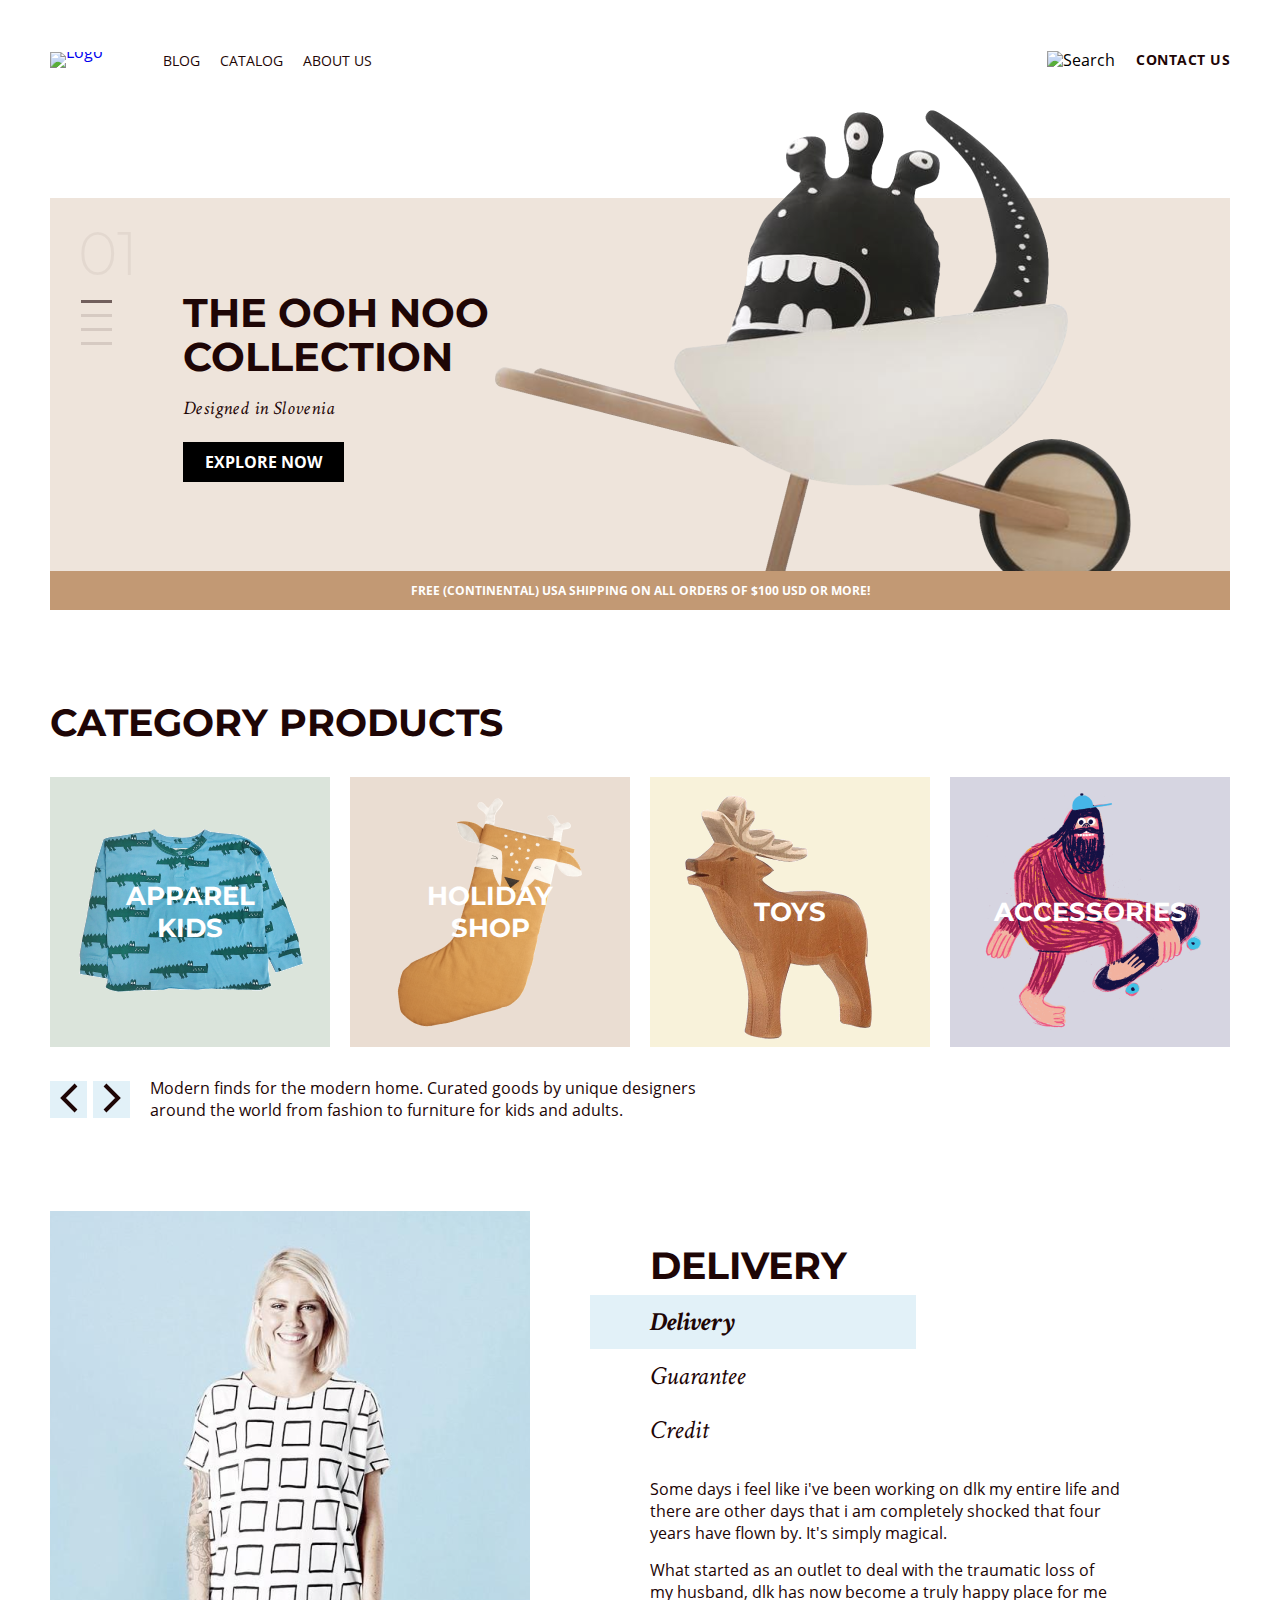
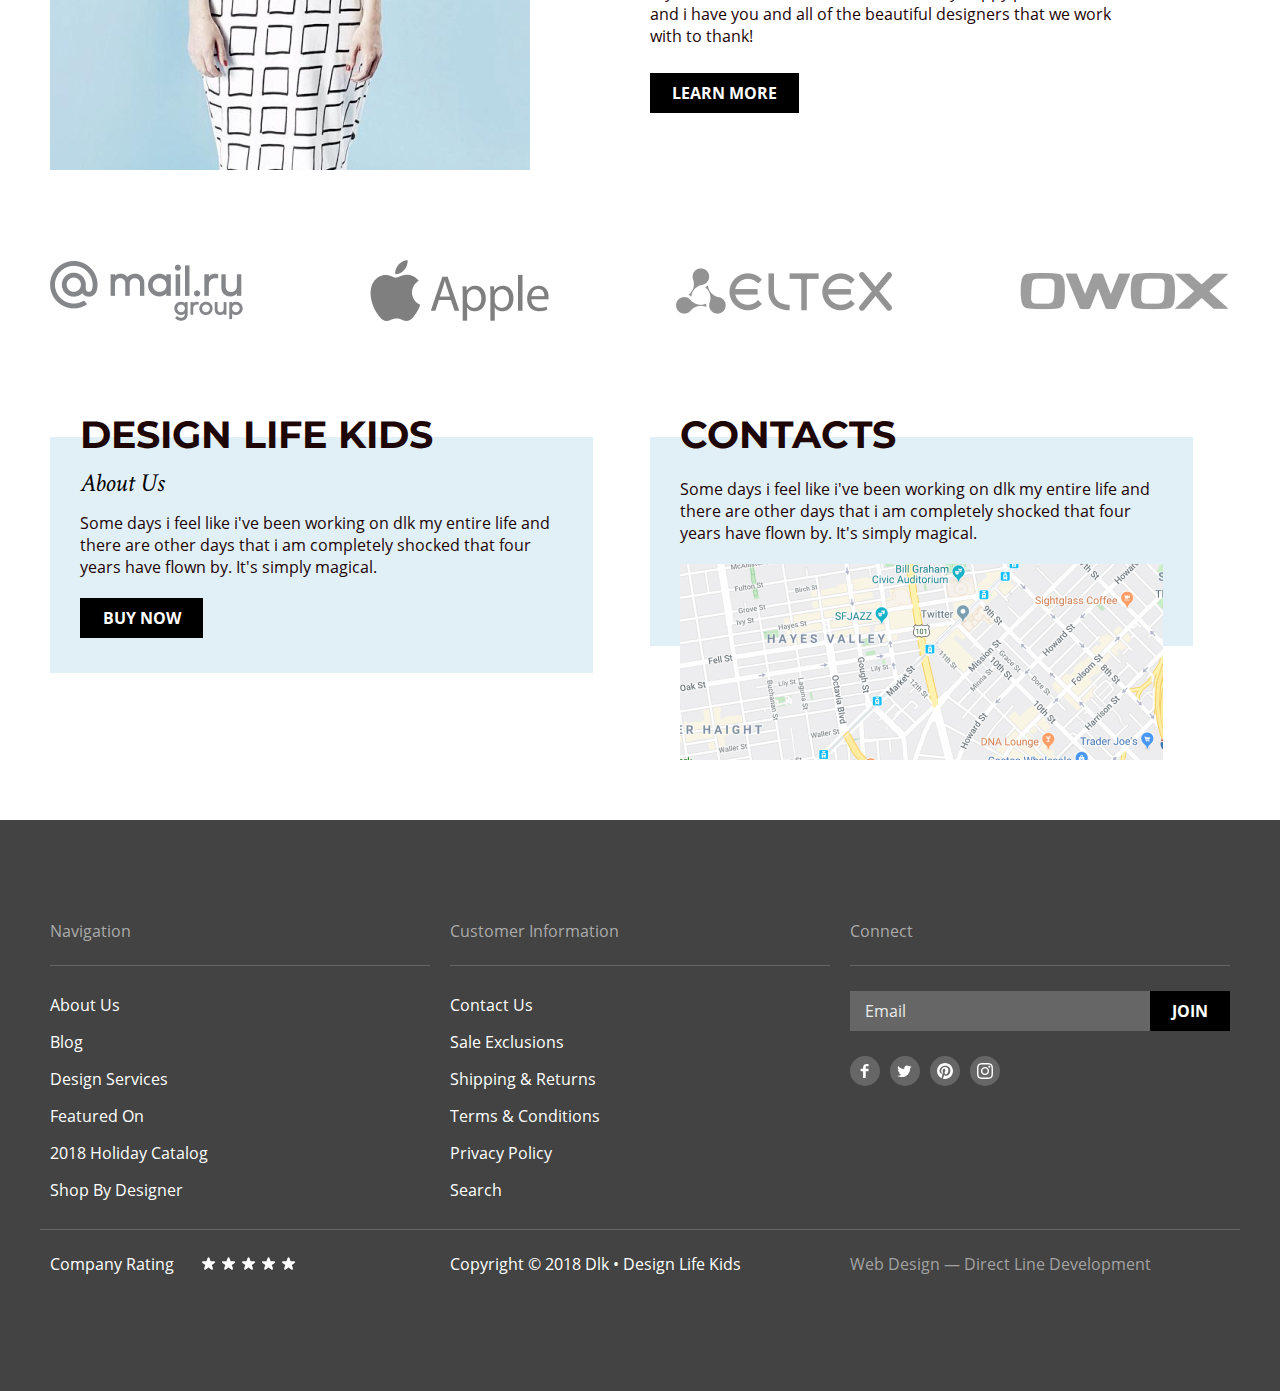
==== commit ecc80a2e: "fix: add some fixes" ====
--- a/index.html
+++ b/index.html
@@ -48,7 +48,7 @@
 						<div class="slider-info">
 							<h1 class="title-one">The Ooh Noo Collection</h1>
 							<p class="slider__text">Designed in Slovenia</p>
-							<button class="button">Explore Now</button>
+							<button class="button button--slider">Explore Now</button>
 						</div>
 						<img class="slider__img" src="/img/slider.png" alt="Toy">
 					</div>
@@ -91,7 +91,7 @@
 							<button class="category__arrow category__arrow--left"><img class="category__arrow-img" src="/img/icon-arrow.svg" alt="Toggle Left"></button>
 							<button class="category__arrow category__arrow--right"><img class="category__arrow-img" src="/img/icon-arrow.svg" alt="Toggle Right"></button>
 						</div>
-						<p class="text text--category">Modern finds for the modern home. Curated goods by unique designers <br> around the world from fashion to furniture for kids and adults.</p>
+						<p class="text">Modern finds for the modern home. Curated goods by unique designers <br> around the world from fashion to furniture for kids and adults.</p>
 					</div>
 				</div>
 			</div>
@@ -281,8 +281,8 @@
 			<div class="form-row">
 				<div class="form-cell-100">
 					<label class="form-label">
-						<span class="form-label__text">Name</span>			
-						<input class="form__input" type="text" name="name">
+						<span class="form-label__text">Name</span>
+						<input class="form__input input_focus" type="text" name="name">
 					</label>
 				</div>
 			</div>
@@ -301,17 +301,18 @@
 				</div>
 			</div>
 			<label class="form-label">
-				<span class="form-label__text">Message</span>	
+				<span class="form-label__text">Message</span>
 				<textarea class="form__text" name="message"></textarea>
 			</label>
 			<label class="form-label form-label--checkbox">
 				<input class="form__checkbox hidden" type="checkbox" name="personal-data" value="yes">
 				<span class="form__checker"></span>
-				<span class="form-label__checkbox">By clicking on the button, you consent to the processing of your personal data</span>	
+				<span class="form-label__checkbox">By clicking on the button, you consent to the processing of your personal data</span>
 			</label>
 			<button class="button button--form" type="submit" disabled>Submit</button>
 			<button class="close"></button>
 		</form>
 	</div>
+	<script src="main.js"></script>
 </body>
 </html>--- a/common.css
+++ b/common.css
@@ -45,6 +45,7 @@
 	background-color: #000;
 	border: none;
 
+	outline: none;
 	cursor: pointer;
 }
 
@@ -114,6 +115,8 @@
 
 .text--white {
 	color: #fff;
+
+	outline: none;
 }
 
 .text--gray {
@@ -136,9 +139,12 @@
 	margin: 0 60px 0 0;
 
 	line-height: 0;
-}
-
-.logo:hover {
+
+	outline: none;
+}
+
+.logo:hover,
+.logo:focus {
 	opacity: .5;
 }
 
@@ -168,6 +174,12 @@
 	line-height: 19px;
 	text-transform: uppercase;
 	color: #1e0606;
+
+	outline: none;
+}
+
+.header-nav__link:focus {
+	opacity: 0.5;
 }
 
 .info-bar {
@@ -196,6 +208,12 @@
 	text-transform: uppercase;
 	letter-spacing: 0.5px;
 	color: #1e0606;
+
+	outline: none;
+}
+
+.info-bar__link:focus {
+	opacity: .5;
 }
 
 .button-search {
@@ -203,6 +221,11 @@
 	border: none;
 
 	cursor: pointer;
+	outline: none;
+}
+
+.button-search:focus {
+	opacity: .5;
 }
 
 .std-page {
@@ -227,6 +250,13 @@
 	font-style: italic;
 	line-height: 25px;
 	color: #1e0606;
+
+	outline: none;
+}
+
+.breadcrumbs__item:hover,
+.breadcrumbs__link:focus {
+	text-decoration: underline;
 }
 
 .breadcrumbs__item::after {
@@ -277,6 +307,8 @@
 	line-height: 20px;
 	text-transform: uppercase;
 	color: #1e0606;
+
+	outline: none;
 }
 
 .page-toggle__link.active {
@@ -287,7 +319,8 @@
 	margin: 0;
 }
 
-.page-toggle__item:hover {
+.page-toggle__item:hover,
+.page-toggle__link:focus {
 	opacity: .5;
 }
 
@@ -324,6 +357,89 @@
 	opacity: .5;
 }
 
+/* category */
+
+.category {
+	margin: 90px 0 90px 0;
+}
+
+.category-list {
+	margin: 0 -10px;
+
+	display: flex;
+	flex-wrap: wrap;
+}
+
+.category-list__item {
+	position: relative;
+
+	width: 280px;
+	height: 270px;
+	margin: 0 10px 23px 10px;
+}
+
+.category-list__item:nth-child(1) {
+	background-color: #dbe4db;
+}
+
+.category-list__item:nth-child(2) {
+	background-color: rgba(186, 142, 107, .3);
+}
+
+.category-list__item:nth-child(3) {
+	background-color: #f8f2da;
+}
+
+.category-list__item:nth-child(4) {
+	background-color: rgba(9, 3, 79, .17);
+}
+
+.category-list__item:nth-child(5) {
+	background-color: rgba(207, 68, 111, .25);
+}
+
+.category-list__item:nth-child(6) {
+	background-color: rgba(125, 151, 218, .2);
+}
+
+.category-list__link {
+	width: 100%;
+	height: 100%;
+
+	display: flex;
+
+	outline: none;
+}
+
+.category-list__img {
+	margin: auto;
+}
+
+.category-list__title {
+	position: absolute;
+	top: 50%;
+	left: 50%;
+	transform: translate(-50%, -50%);
+
+	margin: 0;
+
+	font-family: "Montserrat", sans-serif;
+	font-size: 26px;
+	line-height: 32px;
+	text-transform: uppercase;
+	text-align: center;
+	color: #fff;
+}
+
+.category-list__item:hover .category-list__title {
+	text-decoration: underline;
+}
+
+.category-list__item:hover .category-list__title,
+.category-list__link:focus .category-list__title {
+	text-decoration: underline;
+}
+
 /* footer */
 
 .footer {
@@ -358,7 +474,8 @@
 	margin: 0 0 15px 0;
 }
 
-.footer-nav__item:hover {
+.footer-nav__item:hover,
+.text--white:focus {
 	opacity: .5;
 }
 
@@ -382,6 +499,8 @@
 
 	background-color: #666;
 	border: none;
+
+	outline: none;
 }
 
 .connect-form__input::placeholder {
@@ -410,14 +529,6 @@
 	border-radius: 15px;
 }
 
-.social-list__item:hover {
-	opacity: .5;
-}
-
-.social-list__item:active {
-	opacity: .2;
-}
-
 .social-list__link {
 	width: 100%;
 	height: 100%;
@@ -425,12 +536,23 @@
 	display: flex;
 
 	line-height: 0;
+
+	outline: none;
 }
 
 .social-list__img {
 	margin: auto;
 }
 
+.social-list__item:hover,
+.social-list__link:focus {
+	opacity: .5;
+}
+
+.social-list__item:active {
+	opacity: .2;
+}
+
 .stars {
 	display: flex;
 	align-items: center;
@@ -446,6 +568,10 @@
 	display: flex;
 }
 
+.stars:hover .text--stars {
+	color: #c29974;
+}
+
 .footer-bottom {
 	display: flex;
 	justify-content: space-between;
@@ -481,9 +607,12 @@
 	margin: 16px 0;
 
 	display: block;
-}
-
-.text--design:hover {
+
+	outline: none;
+}
+
+.text--design:hover,
+.text--design:focus {
 	text-decoration: underline;
 	color: #fff;
 }
@@ -497,9 +626,13 @@
 	bottom: 0;
 	left: 0;
 
-	display: flex;
+	display: none;
 
 	background-color: rgba(125, 151, 218, 0.8);
+}
+
+.popup_open {
+	display: flex;
 }
 
 .contact-us-form {
@@ -653,7 +786,7 @@
 .close {
 	position: absolute;
 	top: -2px;
-	right: -21px;
+	right: -24px;
 
 	width: 15px;
 	height: 15px;
@@ -668,8 +801,8 @@
 	position: absolute;
 	top: 0;
 
-	height: 15px;
-	width: 2px;
+	height: 20px;
+	width: 3px;
 	transform: rotate(45deg);
 
 	background-color: #fff;
@@ -682,8 +815,8 @@
 	position: absolute;
 	top: 0;
 
-	height: 15px;
-	width: 2px;
+	height: 20px;
+	width: 3px;
 	transform: rotate(-45deg);
 
 	background-color: #fff;
--- a/style.css
+++ b/style.css
@@ -6,23 +6,19 @@
 	margin: 128px 0 90px 0;
 }
 
-.slider-content {
+.slider-body {
 	position: relative;
-}
-
-.slider-body {
+
 	display: flex;
 
 	background-color: #eee4db;
 }
 
-.slider-control {
+.slider__number {
 	position: absolute;
-	top: 17px;
+	top: 19px;
 	left: 28px;
-}
-
-.slider__number {
+
 	margin: 0;
 
 	font-family: "Montserrat", sans-serif;
@@ -33,27 +29,33 @@
 }
 
 .slider-toggle {
-	margin-left: 3px;
-	margin-top: -2px;
+	position: absolute;
+	top: 88px;
+	left: 31px;
 }
 
 .slider-toggle__item {
 	width: 31px;
 	height: 3px;
-	margin-bottom: 11px;
+	margin: 11px 0;
+
+	line-height: 0;
 }
 
 .slider-toggle__button {
 	width: 31px;
 	height: 3px;
+	padding: 0;
 
 	background-color: #d6cac2;
 	border: none;
 
+	outline: none;
 	cursor: pointer;
 }
 
-.slider-toggle__button:hover {
+.slider-toggle__button:hover,
+.slider-toggle__button:focus {
 	background-color: rgba(30, 6, 6, .6);
 }
 
@@ -81,8 +83,8 @@
 
 .slider__img {
 	position: absolute;
-	right: 100px;
-	bottom: 39px;
+	right: 99px;
+	bottom: 0;
 }
 
 .slider__add {
@@ -99,81 +101,12 @@
 	background-color: #c29974;
 }
 
-/* category */
-
-.category {
-	margin: 90px 0;
-}
-
 .title--category {
-	margin: 30px 0;
-}
-
-.category-list {
-	margin: 0 -10px;
-
-	display: flex;
-	flex-wrap: wrap;
-	justify-content: space-between;
-}
-
-.category-list__item {
-	position: relative;
-
-	width: 280px;
-	height: 270px;
-	margin: 0 10px;
-}
-
-.category-list__item:nth-child(1) {
-	background-color: #dbe4db;
-}
-
-.category-list__item:nth-child(2) {
-	background-color: rgba(186, 142, 107, .3);
-}
-
-.category-list__item:nth-child(3) {
-	background-color: #f8f2da;
-}
-
-.category-list__item:nth-child(4) {
-	background-color: rgba(9, 3, 79, .17);
-}
-
-.category-list__link {
-	width: 100%;
-	height: 100%;
-
-	display: flex;
-}
-
-.category-list__img {
-	margin: auto;
-}
-
-.category-list__title {
-	position: absolute;
-	top: 50%;
-	left: 50%;
-	transform: translate(-50%, -50%);
-
-	margin: 0;
-
-	font-family: "Montserrat", sans-serif;
-	font-size: 26px;
-	line-height: 32px;
-	text-transform: uppercase;
-	text-align: center;
-	color: #fff;
-}
-
-.category-list__item:hover .category-list__title {
-	text-decoration: underline;
+	margin-bottom: 31px;
 }
 
 .category-toggle {
-	margin: 30px 0;
+	margin: 7px 0 30px 0;
 
 	display: flex;
 	align-items: center;
@@ -190,7 +123,17 @@
 	background-color:rgba(112, 187, 220, .2);
 	border: none;
 
+	outline: none;
 	cursor: pointer;
+}
+
+.category__arrow-img:hover,
+.category__arrow:focus .category__arrow-img {
+	opacity: .5;
+}
+
+.category__arrow:active .category__arrow-img {
+	opacity: .3;
 }
 
 .category__arrow--left {
@@ -201,7 +144,7 @@
 	transform: rotate(180deg);
 }
 
-.text--category {
+.category-toggle .text {
 	margin: 0;
 }
 
@@ -230,7 +173,7 @@
 }
 
 .delivery-list {
-	margin: 0 0 22px 0;
+	margin: 0 0 21px 0;
 }
 
 .delivery-list__button {
@@ -247,10 +190,12 @@
 	background-color: rgba(255, 255, 255, 1);
 	border: none;
 
+	outline: none;
 	cursor: pointer;
 }
 
-.delivery-list__button:hover {
+.delivery-list__button:hover,
+.delivery-list__button:focus {
 	font-weight: 700;
 
 	background-color: rgba(112, 187, 220, .2);
@@ -283,6 +228,23 @@
 	align-items: center;
 }
 
+.partners-list__link {
+	display: block;
+
+	line-height: 0;
+
+	outline: none;
+}
+
+.partners-list__item:hover,
+.partners-list__link:focus {
+	opacity: .5;
+}
+
+.partners-list__item:active {
+	opacity: .3;
+}
+
 /* more */
 
 .more {
@@ -299,7 +261,7 @@
 
 .widget {
 	max-width: 543px;
-	margin-top: 24px;
+	margin-top: 26px;
 	margin-right: 57px;
 	padding: 0 30px 15px 30px;
 
@@ -335,7 +297,7 @@
 	position: relative;
 
 	max-width: 543px;
-	margin-top: 24px;
+	margin-top: 26px;
 	padding: 0 30px 82px 30px;
 
 	background-color: #e1f0f7;
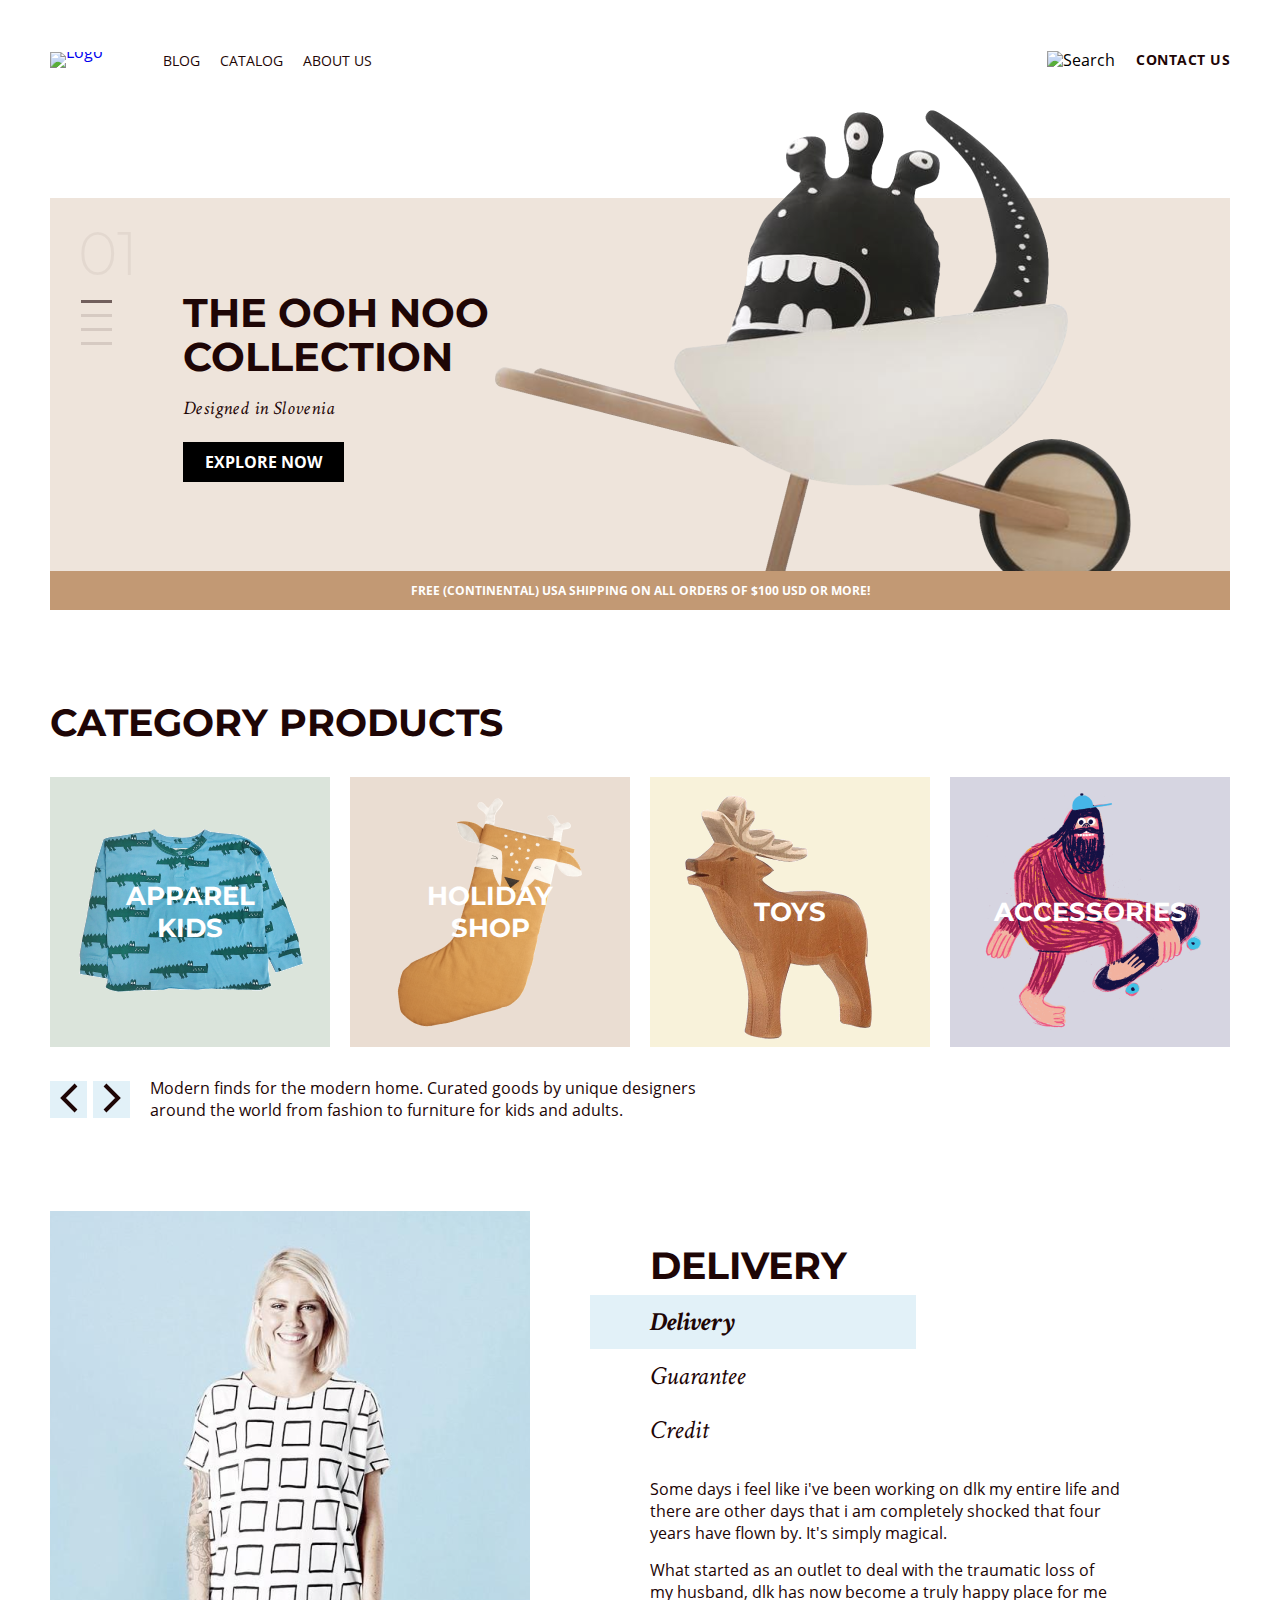
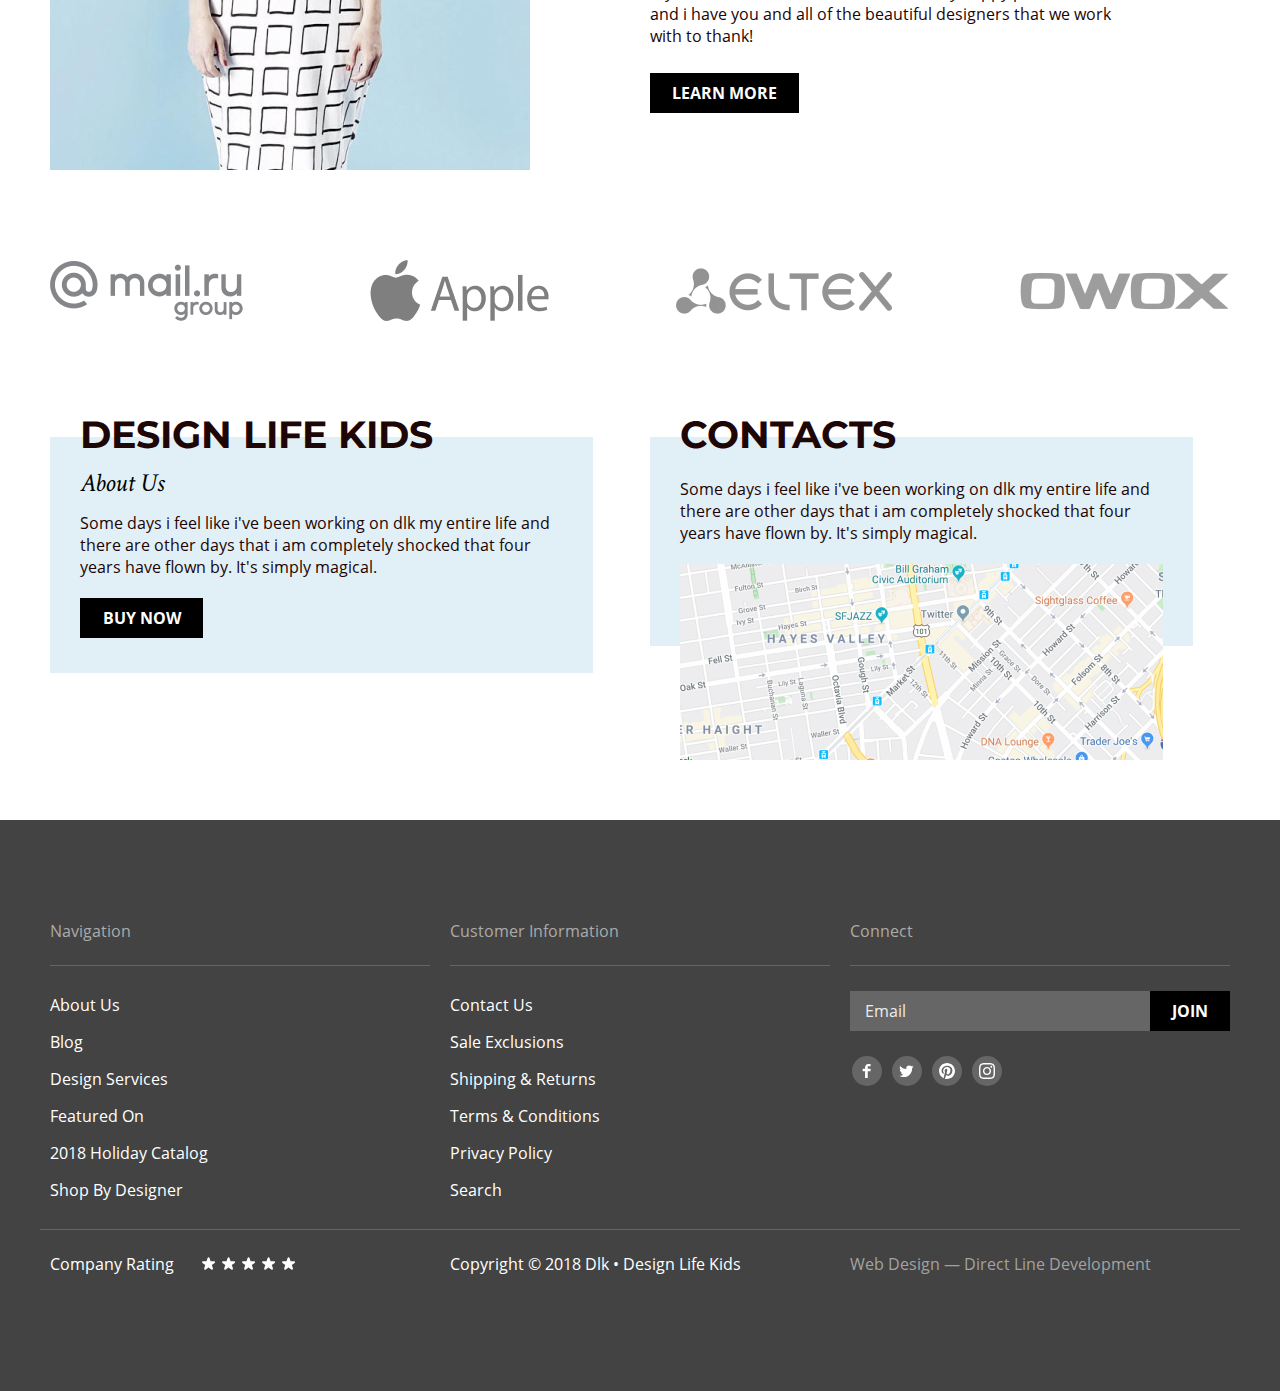
==== commit 0315fbef: "feat: add minimize files" ====
--- a/index.html
+++ b/index.html
@@ -3,9 +3,9 @@
 <head>
 	<meta charset="UTF-8">
 	<meta name="viewport" content="width=device-width, initial-scale=1.0">
-	<link rel="stylesheet" href="/normalize.css">
-	<link rel="stylesheet" href="/common.css">
-	<link rel="stylesheet" href="./style.css">
+	<link rel="stylesheet" href="/css/normalize.min.css">
+	<link rel="stylesheet" href="/css/common.min.css">
+	<link rel="stylesheet" href="./style.min.css">
 	<title>DLK</title>
 </head>
 <body>
@@ -13,7 +13,7 @@
 		<div class="container">
 			<div class="header-content">
 				<a class="logo" href="/index.html">
-					<img class="logo__img" src="/img/logo.png" alt="Logo">
+					<img class="logo__img" src="/img/logo.png" width="100" height="52" alt="Logo">
 				</a>
 				<nav class="header-nav">
 					<ul class="header-nav-list">
@@ -24,7 +24,7 @@
 				</nav>
 				<ul class="info-bar">
 					<li class="info-bar__item">
-						<button class="button-search"><img class="info-bar__search" src="/img/icon-search.svg" alt="Search"></button>
+						<button class="button-search" aria-label="Search"><img class="info-bar__search" src="/img/icon-search.svg" width="18" height="18" alt="Search"></button>
 					</li>
 					<li class="info-bar__item"><a class="info-bar__link" href="/pages/contact-us/index.html">Contact Us</a></li>
 				</ul>
@@ -39,10 +39,10 @@
 						<div class="slider-control">
 							<h2 class="slider__number">01</h2>
 							<ul class="slider-toggle">
-								<li class="slider-toggle__item"><button class="slider-toggle__button active"></button></li>
-								<li class="slider-toggle__item"><button class="slider-toggle__button"></button></li>
-								<li class="slider-toggle__item"><button class="slider-toggle__button"></button></li>
-								<li class="slider-toggle__item"><button class="slider-toggle__button"></button></li>
+								<li class="slider-toggle__item"><button class="slider-toggle__button active" aria-label="Slide #1"></button></li>
+								<li class="slider-toggle__item"><button class="slider-toggle__button" aria-label="Slide #2"></button></li>
+								<li class="slider-toggle__item"><button class="slider-toggle__button" aria-label="Slide #3"></button></li>
+								<li class="slider-toggle__item"><button class="slider-toggle__button" aria-label="Slide #4"></button></li>
 							</ul>
 						</div>
 						<div class="slider-info">
@@ -50,7 +50,7 @@
 							<p class="slider__text">Designed in Slovenia</p>
 							<button class="button button--slider">Explore Now</button>
 						</div>
-						<img class="slider__img" src="/img/slider.png" alt="Toy">
+						<img class="slider__img" src="/img/slider.png" width="636" height="461" alt="Toy">
 					</div>
 					<p class="slider__add">Free (continental) USA shipping on all orders of $100 USD or more!</p>
 				</div>
@@ -63,33 +63,33 @@
 					<ul class="category-list">
 						<li class="category-list__item">
 							<a class="category-list__link" href="#">
-								<img class="category-list__img" src="/img/category-1.png" alt="Apparel Kids">
+								<img class="category-list__img" src="/img/category-1.png" width="244" height="177" alt="Apparel Kids">
 								<h3 class="category-list__title">Apparel Kids</h3>
 							</a>
 						</li>
 						<li class="category-list__item">
 							<a class="category-list__link" href="#">
-								<img class="category-list__img" src="/img/category-2.png" alt="Holiday Shop">
+								<img class="category-list__img" src="/img/category-2.png" width="208" height="244" alt="Holiday Shop">
 								<h3 class="category-list__title">Holiday Shop</h3>
 							</a>
 						</li>
 						<li class="category-list__item">
 							<a class="category-list__link" href="/pages/toys/index.html">
-								<img class="category-list__img" src="/img/category-3.png" alt="Toys">
+								<img class="category-list__img" src="/img/category-3.png" width="270" height="270" alt="Toys">
 								<h3 class="category-list__title">Toys</h3>
 							</a>
 						</li>
 						<li class="category-list__item">
 							<a class="category-list__link" href="#">
-								<img class="category-list__img" src="/img/category-4.png" alt="Accessories">
+								<img class="category-list__img" src="/img/category-4.png" width="240" height="250" alt="Accessories">
 								<h3 class="category-list__title">Accessories</h3>
 							</a>
 						</li>
 					</ul>
 					<div class="category-toggle">
 						<div class="category-toggle__arrows">
-							<button class="category__arrow category__arrow--left"><img class="category__arrow-img" src="/img/icon-arrow.svg" alt="Toggle Left"></button>
-							<button class="category__arrow category__arrow--right"><img class="category__arrow-img" src="/img/icon-arrow.svg" alt="Toggle Right"></button>
+							<button class="category__arrow category__arrow--left" aria-label="Toggle Left"><img class="category__arrow-img" src="/img/icon-arrow.svg" width="18" height="30" alt="Toggle Left"></button>
+							<button class="category__arrow category__arrow--right" aria-label="Toggle Right"><img class="category__arrow-img" src="/img/icon-arrow.svg" width="18" height="30" alt="Toggle Right"></button>
 						</div>
 						<p class="text">Modern finds for the modern home. Curated goods by unique designers <br> around the world from fashion to furniture for kids and adults.</p>
 					</div>
@@ -99,7 +99,7 @@
 		<section class="delivery">
 			<div class="container">
 				<div class="delivery-content">
-					<img class="delivery__img" src="/img/delivery.png" alt="Girl">
+					<img class="delivery__img" src="/img/delivery.png" width="480" height="559" alt="Girl">
 					<div class="delivery-info">
 						<h2 class="title-two title--delivery">Delivery</h2>
 						<ul class="delivery-list">
@@ -127,22 +127,22 @@
 					<ul class="partners-list">
 						<li class="partners-list__item">
 							<a class="partners-list__link" href="#">
-								<img class="partners-list__img" src="/img/partner-1.png" alt="Mail.ru Group">
+								<img class="partners-list__img" src="/img/partner-1.png" width="193" height="60" alt="Mail.ru Group">
 							</a>
 						</li>
 						<li class="partners-list__item">
 							<a class="partners-list__link" href="#">
-								<img class="partners-list__img" src="/img/partner-2.png" alt="Apple">
+								<img class="partners-list__img" src="/img/partner-2.png" width="179" height="61" alt="Apple">
 							</a>
 						</li>
 						<li class="partners-list__item">
 							<a class="partners-list__link" href="#">
-								<img class="partners-list__img" src="/img/partner-3.png" alt="Eltex">
+								<img class="partners-list__img" src="/img/partner-3.png" width="216" height="46" alt="Eltex">
 							</a>
 						</li>
 						<li class="partners-list__item">
 							<a class="partners-list__link" href="#">
-								<img class="partners-list__img" src="/img/partner-4.png" alt="Owox">
+								<img class="partners-list__img" src="/img/partner-4.png" width="211" height="40" alt="Owox">
 							</a>
 						</li>
 					</ul>
@@ -163,7 +163,7 @@
 					<h2 class="title-two title--map">Contacts</h2>
 					<p class="text text--map">Some days i feel like i've been working on dlk my entire life and there are other days that i am completely shocked that four years have flown by. It's simply magical.</p>
 					<div class="map-item">
-						<img class="map-item__img" src="/img/map.jpg" alt="Map">
+						<img class="map-item__img" src="/img/map.jpg" width="483" height="196" alt="Map">
 					</div>
 				</section>
 			</div>
@@ -204,22 +204,22 @@
 						<ul class="social-list">
 							<li class="social-list__item">
 								<a class="social-list__link" href="#">
-									<img class="social-list__img" src="/img/social-facebook.svg" alt="Facebook">
+									<img class="social-list__img" src="/img/social-facebook.svg" width="9" height="16" alt="Facebook">
 								</a>
 							</li>
 							<li class="social-list__item">
 								<a class="social-list__link" href="#">
-									<img class="social-list__img" src="/img/social-twitter.svg" alt="Twitter">
+									<img class="social-list__img" src="/img/social-twitter.svg" width="15" height="13" alt="Twitter">
 								</a>
 							</li>
 							<li class="social-list__item">
 								<a class="social-list__link" href="#">
-									<img class="social-list__img" src="/img/social-pinterest.svg" alt="Pinterest">
+									<img class="social-list__img" src="/img/social-pinterest.svg" width="16" height="16" alt="Pinterest">
 								</a>
 							</li>
 							<li class="social-list__item">
 								<a class="social-list__link" href="#">
-									<img class="social-list__img" src="/img/social-instagram.svg" alt="Instagram">
+									<img class="social-list__img" src="/img/social-instagram.svg" width="16" height="16" alt="Instagram">
 								</a>
 							</li>
 						</ul>
@@ -230,35 +230,35 @@
 						<p class="text text--white text--stars">Company Rating</p>
 						<ul class="stars-list">
 							<li class="stars-list__item">
-								<button class="stars-list__button">
-									<svg class="stars-list__img" width="14" height="13" viewBox="0 0 14 13" fill="none" xmlns="http://www.w3.org/2000/svg">
-									<path d="M5.60845 0.927052C5.9078 0.0057416 7.21121 0.00574088 7.51056 0.927052L8.58013 4.21885H12.0413C13.0101 4.21885 13.4128 5.45846 12.6291 6.02786L9.82895 8.06231L10.8985 11.3541C11.1979 12.2754 10.1434 13.0415 9.35968 12.4721L6.55951 10.4377L3.75934 12.4721C2.97563 13.0415 1.92115 12.2754 2.2205 11.3541L3.29007 8.06231L0.4899 6.02787C-0.293814 5.45846 0.108961 4.21885 1.07768 4.21885H4.53888L5.60845 0.927052Z" fill="white"/>
-									</svg>
-								</button>
-							</li>
-							<li class="stars-list__item">
-								<button class="stars-list__button">
-									<svg class="stars-list__img" width="14" height="13" viewBox="0 0 14 13" fill="none" xmlns="http://www.w3.org/2000/svg">
-									<path d="M5.60845 0.927052C5.9078 0.0057416 7.21121 0.00574088 7.51056 0.927052L8.58013 4.21885H12.0413C13.0101 4.21885 13.4128 5.45846 12.6291 6.02786L9.82895 8.06231L10.8985 11.3541C11.1979 12.2754 10.1434 13.0415 9.35968 12.4721L6.55951 10.4377L3.75934 12.4721C2.97563 13.0415 1.92115 12.2754 2.2205 11.3541L3.29007 8.06231L0.4899 6.02787C-0.293814 5.45846 0.108961 4.21885 1.07768 4.21885H4.53888L5.60845 0.927052Z" fill="white"/>
-									</svg>
-								</button>
-							</li>
-							<li class="stars-list__item">
-								<button class="stars-list__button">
-									<svg class="stars-list__img" width="14" height="13" viewBox="0 0 14 13" fill="none" xmlns="http://www.w3.org/2000/svg">
-									<path d="M5.60845 0.927052C5.9078 0.0057416 7.21121 0.00574088 7.51056 0.927052L8.58013 4.21885H12.0413C13.0101 4.21885 13.4128 5.45846 12.6291 6.02786L9.82895 8.06231L10.8985 11.3541C11.1979 12.2754 10.1434 13.0415 9.35968 12.4721L6.55951 10.4377L3.75934 12.4721C2.97563 13.0415 1.92115 12.2754 2.2205 11.3541L3.29007 8.06231L0.4899 6.02787C-0.293814 5.45846 0.108961 4.21885 1.07768 4.21885H4.53888L5.60845 0.927052Z" fill="white"/>
-									</svg>
-								</button>
-							</li>
-							<li class="stars-list__item">
-								<button class="stars-list__button">
-									<svg class="stars-list__img" width="14" height="13" viewBox="0 0 14 13" fill="none" xmlns="http://www.w3.org/2000/svg">
-									<path d="M5.60845 0.927052C5.9078 0.0057416 7.21121 0.00574088 7.51056 0.927052L8.58013 4.21885H12.0413C13.0101 4.21885 13.4128 5.45846 12.6291 6.02786L9.82895 8.06231L10.8985 11.3541C11.1979 12.2754 10.1434 13.0415 9.35968 12.4721L6.55951 10.4377L3.75934 12.4721C2.97563 13.0415 1.92115 12.2754 2.2205 11.3541L3.29007 8.06231L0.4899 6.02787C-0.293814 5.45846 0.108961 4.21885 1.07768 4.21885H4.53888L5.60845 0.927052Z" fill="white"/>
-									</svg>
-								</button>
-							</li>
-							<li class="stars-list__item">
-								<button class="stars-list__button">
+								<button class="stars-list__button" aria-label="Rate one star">
+									<svg class="stars-list__img" width="14" height="13" viewBox="0 0 14 13" fill="none" xmlns="http://www.w3.org/2000/svg">
+									<path d="M5.60845 0.927052C5.9078 0.0057416 7.21121 0.00574088 7.51056 0.927052L8.58013 4.21885H12.0413C13.0101 4.21885 13.4128 5.45846 12.6291 6.02786L9.82895 8.06231L10.8985 11.3541C11.1979 12.2754 10.1434 13.0415 9.35968 12.4721L6.55951 10.4377L3.75934 12.4721C2.97563 13.0415 1.92115 12.2754 2.2205 11.3541L3.29007 8.06231L0.4899 6.02787C-0.293814 5.45846 0.108961 4.21885 1.07768 4.21885H4.53888L5.60845 0.927052Z" fill="white"/>
+									</svg>
+								</button>
+							</li>
+							<li class="stars-list__item">
+								<button class="stars-list__button" aria-label="Rate two stars">
+									<svg class="stars-list__img" width="14" height="13" viewBox="0 0 14 13" fill="none" xmlns="http://www.w3.org/2000/svg">
+									<path d="M5.60845 0.927052C5.9078 0.0057416 7.21121 0.00574088 7.51056 0.927052L8.58013 4.21885H12.0413C13.0101 4.21885 13.4128 5.45846 12.6291 6.02786L9.82895 8.06231L10.8985 11.3541C11.1979 12.2754 10.1434 13.0415 9.35968 12.4721L6.55951 10.4377L3.75934 12.4721C2.97563 13.0415 1.92115 12.2754 2.2205 11.3541L3.29007 8.06231L0.4899 6.02787C-0.293814 5.45846 0.108961 4.21885 1.07768 4.21885H4.53888L5.60845 0.927052Z" fill="white"/>
+									</svg>
+								</button>
+							</li>
+							<li class="stars-list__item">
+								<button class="stars-list__button" aria-label="Rate three stars">
+									<svg class="stars-list__img" width="14" height="13" viewBox="0 0 14 13" fill="none" xmlns="http://www.w3.org/2000/svg">
+									<path d="M5.60845 0.927052C5.9078 0.0057416 7.21121 0.00574088 7.51056 0.927052L8.58013 4.21885H12.0413C13.0101 4.21885 13.4128 5.45846 12.6291 6.02786L9.82895 8.06231L10.8985 11.3541C11.1979 12.2754 10.1434 13.0415 9.35968 12.4721L6.55951 10.4377L3.75934 12.4721C2.97563 13.0415 1.92115 12.2754 2.2205 11.3541L3.29007 8.06231L0.4899 6.02787C-0.293814 5.45846 0.108961 4.21885 1.07768 4.21885H4.53888L5.60845 0.927052Z" fill="white"/>
+									</svg>
+								</button>
+							</li>
+							<li class="stars-list__item">
+								<button class="stars-list__button" aria-label="Rate four stars">
+									<svg class="stars-list__img" width="14" height="13" viewBox="0 0 14 13" fill="none" xmlns="http://www.w3.org/2000/svg">
+									<path d="M5.60845 0.927052C5.9078 0.0057416 7.21121 0.00574088 7.51056 0.927052L8.58013 4.21885H12.0413C13.0101 4.21885 13.4128 5.45846 12.6291 6.02786L9.82895 8.06231L10.8985 11.3541C11.1979 12.2754 10.1434 13.0415 9.35968 12.4721L6.55951 10.4377L3.75934 12.4721C2.97563 13.0415 1.92115 12.2754 2.2205 11.3541L3.29007 8.06231L0.4899 6.02787C-0.293814 5.45846 0.108961 4.21885 1.07768 4.21885H4.53888L5.60845 0.927052Z" fill="white"/>
+									</svg>
+								</button>
+							</li>
+							<li class="stars-list__item">
+								<button class="stars-list__button" aria-label="Rate five stars">
 									<svg class="stars-list__img" width="14" height="13" viewBox="0 0 14 13" fill="none" xmlns="http://www.w3.org/2000/svg">
 									<path d="M5.60845 0.927052C5.9078 0.0057416 7.21121 0.00574088 7.51056 0.927052L8.58013 4.21885H12.0413C13.0101 4.21885 13.4128 5.45846 12.6291 6.02786L9.82895 8.06231L10.8985 11.3541C11.1979 12.2754 10.1434 13.0415 9.35968 12.4721L6.55951 10.4377L3.75934 12.4721C2.97563 13.0415 1.92115 12.2754 2.2205 11.3541L3.29007 8.06231L0.4899 6.02787C-0.293814 5.45846 0.108961 4.21885 1.07768 4.21885H4.53888L5.60845 0.927052Z" fill="white"/>
 									</svg>
@@ -310,9 +310,9 @@
 				<span class="form-label__checkbox">By clicking on the button, you consent to the processing of your personal data</span>
 			</label>
 			<button class="button button--form" type="submit" disabled>Submit</button>
-			<button class="close"></button>
+			<button class="close" aria-label="Close popup window"></button>
 		</form>
 	</div>
-	<script src="main.js"></script>
+	<script src="/js/main.min.js"></script>
 </body>
 </html>--- a/css/common.min.css
+++ b/css/common.min.css
@@ -0,0 +1 @@
+@import url(/css/font-name.css);body{font-family:"Open Sans",Arial,sans-serif}a{text-decoration:none}html{box-sizing:border-box}*,::after,::before{box-sizing:inherit}img{max-width:100%}ul{padding:0;margin:0;list-style:none}.container{max-width:1200px;margin:0 auto;padding:0 10px}.button{display:block;max-width:161px;padding:9px 22px;font-size:16px;font-weight:700;line-height:22px;color:#fff;text-transform:uppercase;text-align:center;background-color:#000;border:none;outline:0;cursor:pointer}.button:focus,.button:hover{background-color:#c29974}.button:active{background-color:#cfaf91}.button:disabled{color:#e1e1e1;background-color:#c1c1c1}.hidden{position:absolute!important;clip:rect(1px 1px 1px 1px);clip:rect(1px,1px,1px,1px);padding:0!important;border:0!important;height:1px!important;width:1px!important;overflow:hidden}.title-one{margin:4px 0 19px 0;font-family:Montserrat,Arial,sans-serif;font-size:40px;line-height:44px;color:#1e0606;text-transform:uppercase}.title-two{font-family:Montserrat,Arial,sans-serif;font-size:38px;line-height:46px;color:#1e0606;text-transform:uppercase}.title-small{margin:0 0 28px 0;padding:0 0 23px 0;font-size:16px;font-weight:400;line-height:22px;color:#aaa;border-bottom:1px solid #666}.text{font-size:16px;line-height:22px;color:#1e0606}.text--white{color:#fff;outline:0}.text--gray{color:#a2a2a2}.header{margin:50px 0 0 0}.header-content{display:flex;flex-wrap:wrap;align-items:center}.logo{margin:0 60px 0 0;line-height:0;outline:0}.logo:focus,.logo:hover{opacity:.5}.logo:active{opacity:.2}.header-nav-list{display:flex;flex-wrap:wrap}.header-nav__item{margin:0 20px 0 0}.header-nav__item:hover{opacity:.5}.header-nav__item:active{opacity:.2}.header-nav__link{font-size:14px;line-height:19px;text-transform:uppercase;color:#1e0606;outline:0}.header-nav__link:focus{opacity:.5}.info-bar{display:flex;flex-wrap:wrap;margin-left:auto}.info-bar__item{margin:0 0 0 15px}.info-bar__item:hover{opacity:.5}.info-bar__item:active{opacity:.2}.info-bar__link{font-size:14px;font-weight:700;line-height:19px;text-transform:uppercase;letter-spacing:.5px;color:#1e0606;outline:0}.info-bar__link:focus{opacity:.5}.button-search{background-color:#fff;border:none;outline:0;cursor:pointer}.button-search:focus{opacity:.5}.std-page{margin:63px 0 48px 0}.breadcrumbs{display:flex;flex-wrap:wrap}.breadcrumbs__item{position:relative;margin:0 48px 0 0}.breadcrumbs__link{font-family:"Crimson Text",Georgia,serif;font-size:20px;font-style:italic;line-height:25px;color:#1e0606;outline:0}.breadcrumbs__item:hover,.breadcrumbs__link:focus{text-decoration:underline}.breadcrumbs__item::after{position:absolute;top:4px;right:-30px;height:12px;width:8px;background:url(/img/icon-arrow-small.svg) no-repeat;content:""}.breadcrumbs__item:last-child::after{background:0 0}.breadcrumbs__link--gray{opacity:.5}.page-toggle{margin:50px 0 56px}.page-toggle-content{display:flex;justify-content:space-between;align-items:center}.page-toggle__list{display:flex;flex-wrap:wrap}.page-toggle__item{margin:0 64px 0 0}.page-toggle__link{font-family:Montserrat,Arial,sans-serif;font-size:16px;font-weight:700;line-height:20px;text-transform:uppercase;color:#1e0606;outline:0}.page-toggle__link.active{color:#c29974}.page-toggle__item:last-child{margin:0}.page-toggle__item:hover,.page-toggle__link:focus{opacity:.5}.page-toggle__item:active{opacity:.3}.arrow{padding:0;background:0 0;border:none;outline:0;cursor:pointer}.arrow--right .arrow-img{transform:rotate(180deg)}.arrow-img path{opacity:.12}.arrow:focus .arrow-img path,.arrow:hover .arrow-img path{stroke:#c29974;opacity:1}.arrow:active .arrow-img path{stroke:#c29974;opacity:.5}.category{margin:90px 0 90px 0}.category-list{display:flex;flex-wrap:wrap;margin:0 -10px}.category-list__item{position:relative;width:280px;height:270px;margin:0 10px 23px 10px}.category-list__item:nth-child(1){background-color:#dbe4db}.category-list__item:nth-child(2){background-color:rgba(186,142,107,.3)}.category-list__item:nth-child(3){background-color:#f8f2da}.category-list__item:nth-child(4){background-color:rgba(9,3,79,.17)}.category-list__item:nth-child(5){background-color:rgba(207,68,111,.25)}.category-list__item:nth-child(6){background-color:rgba(125,151,218,.2)}.category-list__link{display:flex;width:100%;height:100%;outline:0}.category-list__img{margin:auto}.category-list__title{position:absolute;top:50%;left:50%;transform:translate(-50%,-50%);margin:0;font-family:Montserrat,Arial,sans-serif;font-size:26px;line-height:32px;text-align:center;text-transform:uppercase;color:#fff}.category-list__item:hover .category-list__title{text-decoration:underline}.category-list__item:hover .category-list__title,.category-list__link:focus .category-list__title{text-decoration:underline}.footer{padding:100px 0;background-color:#434343}.footer-content{margin:0 -10px}.footer-box{display:flex;margin-bottom:7px;padding:0 0 13px 0;border-bottom:1px solid #666}.footer__flex{width:33.33%;padding:0 10px}.footer-nav-list{margin:0}.footer-nav__item{margin:0 0 15px 0}.footer-nav__item:hover,.text--white:focus{opacity:.5}.footer-nav__item:active{opacity:.2}.connect-form{display:flex;margin-top:-3px}.connect-form__input{width:100%;padding-left:15px;font-size:16px;line-height:22px;color:#ebebeb;background-color:#666;border:none;outline:0}.connect-form__input::placeholder{font-size:16px;line-height:22px;color:#ebebeb}.connect-form__input:focus{border:1px solid #fffdfd}.social-list{display:flex;flex-wrap:wrap;margin:25px 0 25px 2px}.social-list__item{width:30px;height:30px;margin:0 10px 10px 0;padding:0;background-color:#666;border-radius:15px}.social-list__link{display:flex;width:100%;height:100%;line-height:0;outline:0}.social-list__img{margin:auto}.social-list__item:hover,.social-list__link:focus{opacity:.5}.social-list__item:active{opacity:.2}.stars{display:flex;align-items:center}.text--stars{margin-right:28px}.stars-list{display:flex;flex-wrap:wrap;margin:0}.stars:hover .text--stars{color:#c29974}.footer-bottom{display:flex;justify-content:space-between}.stars-list__item{margin:0 6px 0 0}.stars-list__button{padding:0;background:0 0;border:none;outline:0;cursor:pointer}.stars-list__button:hover .stars-list__img path{fill:#836e5b}.stars-list__button:focus .stars-list__img path{fill:#836e5b}.stars-list__button:active .stars-list__img path{fill:#c29974}.text--design{display:block;margin:16px 0;outline:0}.text--design:focus,.text--design:hover{text-decoration:underline;color:#fff}.popup-bg{position:fixed;top:0;right:0;bottom:0;left:0;display:none;background-color:rgba(125,151,218,.8)}.popup_open{display:flex}.contact-us-form{position:relative;display:flex;flex-direction:column;width:680px;margin:auto;padding:22px 40px 43px 40px;font-family:Roboto,Arial,sans-serif;background-color:#e5eaf8}.form-row{display:flex;flex-wrap:wrap;justify-content:space-between}.form-cell-100{width:100%}.form-cell-50{width:290px}.form-label{display:block;margin-top:20px;font-size:14px;line-height:16px;color:#1e0606}.form-label__text{display:block;margin-bottom:6px}.form__input{width:100%;padding:14px 20px;font-size:18px;line-height:21px;color:#1e0606;background-color:#fff;border:1px solid rgba(0,0,0,.2)}.form__input:focus{border:1px solid rgba(0,0,0,.3);outline:0}.form__input:active{border:1px solid rgba(0,0,0,.2)}.form__text{width:100%;min-height:150px;padding:14px 20px;font-size:18px;line-height:21px;color:#1e0606;background-color:#fff;border:1px solid rgba(0,0,0,.2)}.form__text:focus{border:1px solid rgba(0,0,0,.3);outline:0}.form__text:active{border:1px solid rgba(0,0,0,.2)}.form-label--checkbox{display:flex;align-items:center}.form__checker{position:absolute;width:19px;height:19px;border:2px solid #c29974;border-radius:3px}.button--form{max-width:106px;margin-top:21px;font-family:"Open Sans",Arial,sans-serif}.form__checkbox:disabled~.form-label__checkbox,.form__checkbox:disabled~.form__checker{opacity:.5}.form__checkbox:checked~.form__checker::before{position:absolute;top:0;right:0;bottom:0;left:0;background-color:#fff;content:""}.form__checkbox:checked~.form__checker::after{position:absolute;top:-2px;left:1px;width:15px;height:15px;background-image:url(/img/icon-check.svg);content:""}.form-label__checkbox{padding-left:34px}.form-label__checkbox:hover,.form__checkbox:focus~.form-label__checkbox{text-decoration:underline}.close{position:absolute;top:-2px;right:-24px;width:15px;height:15px;background-color:rgba(0,0,0,0);border:none;cursor:pointer}.close::before{position:absolute;top:0;transform:rotate(45deg);height:20px;width:3px;background-color:#fff;border-radius:25%;content:""}.close::after{position:absolute;top:0;transform:rotate(-45deg);height:20px;width:3px;background-color:#fff;border-radius:25%;content:""}.close:hover{opacity:.5}.close:active{opacity:.3}--- a/style.min.css
+++ b/style.min.css
@@ -0,0 +1 @@
+@import url(/css/font-name.css);.slider{margin:128px 0 90px 0}.slider-body{position:relative;display:flex;background-color:#eee4db}.slider__number{position:absolute;top:19px;left:28px;margin:0;font-family:Montserrat,Arial,sans-serif;font-weight:300;font-size:60px;line-height:73px;color:rgba(30,6,6,.05)}.slider-toggle{position:absolute;top:88px;left:31px}.slider-toggle__item{width:31px;height:3px;margin:11px 0;line-height:0}.slider-toggle__button{width:31px;height:3px;padding:0;background-color:#d6cac2;border:none;outline:0;cursor:pointer}.slider-toggle__button:focus,.slider-toggle__button:hover{background-color:rgba(30,6,6,.6)}.slider-toggle__button.active{background-color:rgba(30,6,6,.6)}.slider-info{align-self:center;max-width:307px;margin:89px 0 89px 133px}.slider__text{margin:19px 0;font-family:"Crimson Text",Georgia,serif;font-size:19px;font-style:italic;line-height:25px;letter-spacing:.4px;color:#1e0606}.slider__img{position:absolute;right:99px;bottom:0}.slider__add{margin:0;padding:12px 0 11px 0;font-size:12px;font-weight:700;line-height:16px;text-align:center;text-transform:uppercase;color:#fff;background-color:#c29974}.title--category{margin-bottom:31px}.category-toggle{display:flex;align-items:center;margin:7px 0 30px 0}.category-toggle__arrows{margin:0 20px 0 0}.category__arrow{width:37px;height:37px;background-color:rgba(112,187,220,.2);border:none;outline:0;cursor:pointer}.category__arrow-img:hover,.category__arrow:focus .category__arrow-img{opacity:.5}.category__arrow:active .category__arrow-img{opacity:.3}.category__arrow--left{margin-right:2px}.category__arrow--right .category__arrow-img{transform:rotate(180deg)}.category-toggle .text{margin:0}.delivery{margin:90px 0}.delivery-content{display:flex;flex-wrap:wrap}.delivery__img{margin-right:60px}.delivery-info{max-width:530px}.title--delivery{margin-bottom:6px;margin-left:60px}.delivery-list{margin:0 0 21px 0}.delivery-list__button{width:326px;padding:14px 0 8px 60px;font-family:"Crimson Text",Georgia,serif;font-size:26px;font-style:italic;line-height:32px;text-align:left;color:#1e0606;background-color:#fff;border:none;outline:0;cursor:pointer}.delivery-list__button:focus,.delivery-list__button:hover{font-weight:700;background-color:rgba(112,187,220,.2)}.delivery-list__button.active{font-weight:700;background-color:rgba(112,187,220,.2)}.text--delivery{margin:15px 0 15px 60px}.button--delivery{margin:26px 0 26px 60px}.partners{margin:90px 0}.partners-list{display:flex;flex-wrap:wrap;justify-content:space-between;align-items:center}.partners-list__link{display:block;line-height:0;outline:0}.partners-list__item:hover,.partners-list__link:focus{opacity:.5}.partners-list__item:active{opacity:.3}.more{margin:90px 0 147px 0}.more-content{display:flex;flex-wrap:wrap;align-items:start}.widget{max-width:543px;margin-top:26px;margin-right:57px;padding:0 30px 15px 30px;background-color:#e1f0f7}.title--widget{margin:-25px 0 12px 0}.widget__subtitle{margin:0 0 10px 0;font-family:"Crimson Text",Georgia,serif;font-size:26px;font-weight:400;font-style:italic;line-height:32px}.text--widget{margin:10px 0}.button--widget{max-width:123px;margin:20px 0}.map{max-width:543px;margin-top:26px;padding:0 30px 82px 30px;background-color:#e1f0f7}.title--map{margin:-25px 0 20px 0}.text--map{margin:20px 0}.map-item{position:relative;margin-top:20px}.map-item__img{position:absolute}